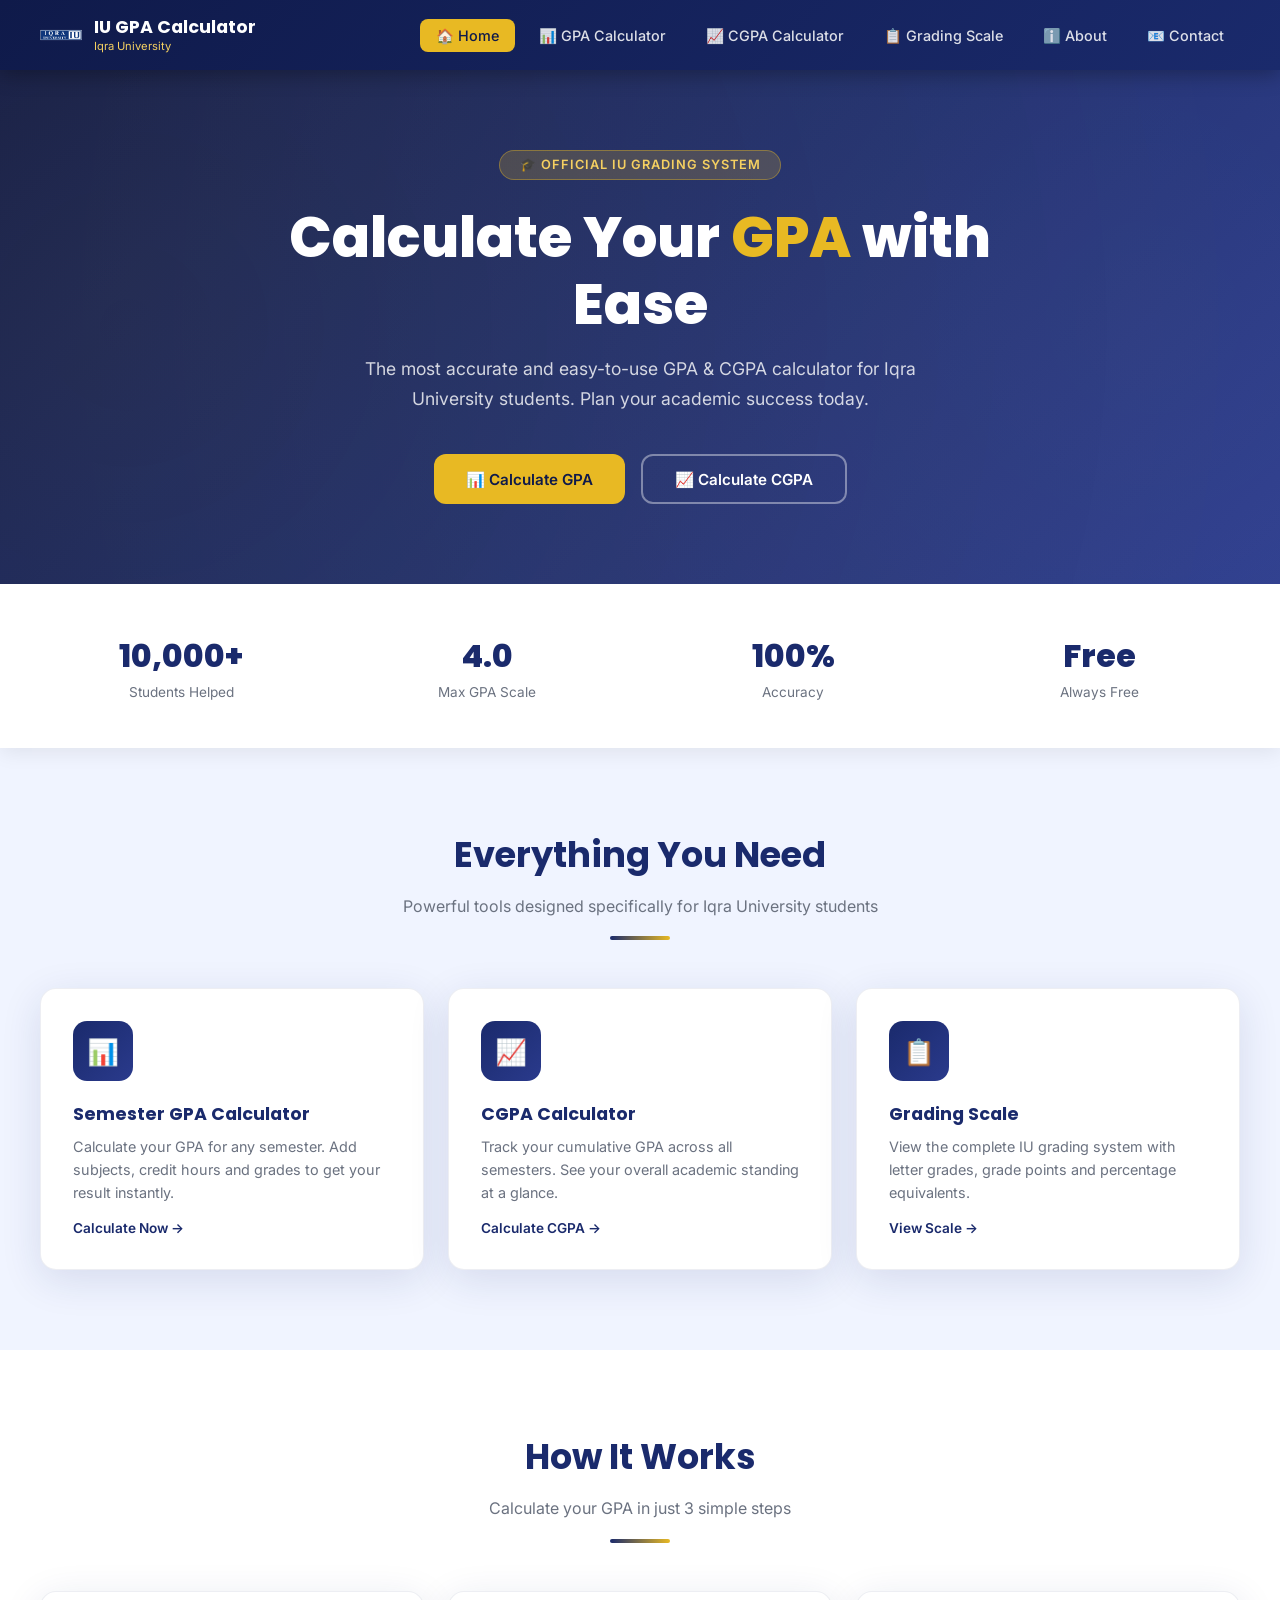
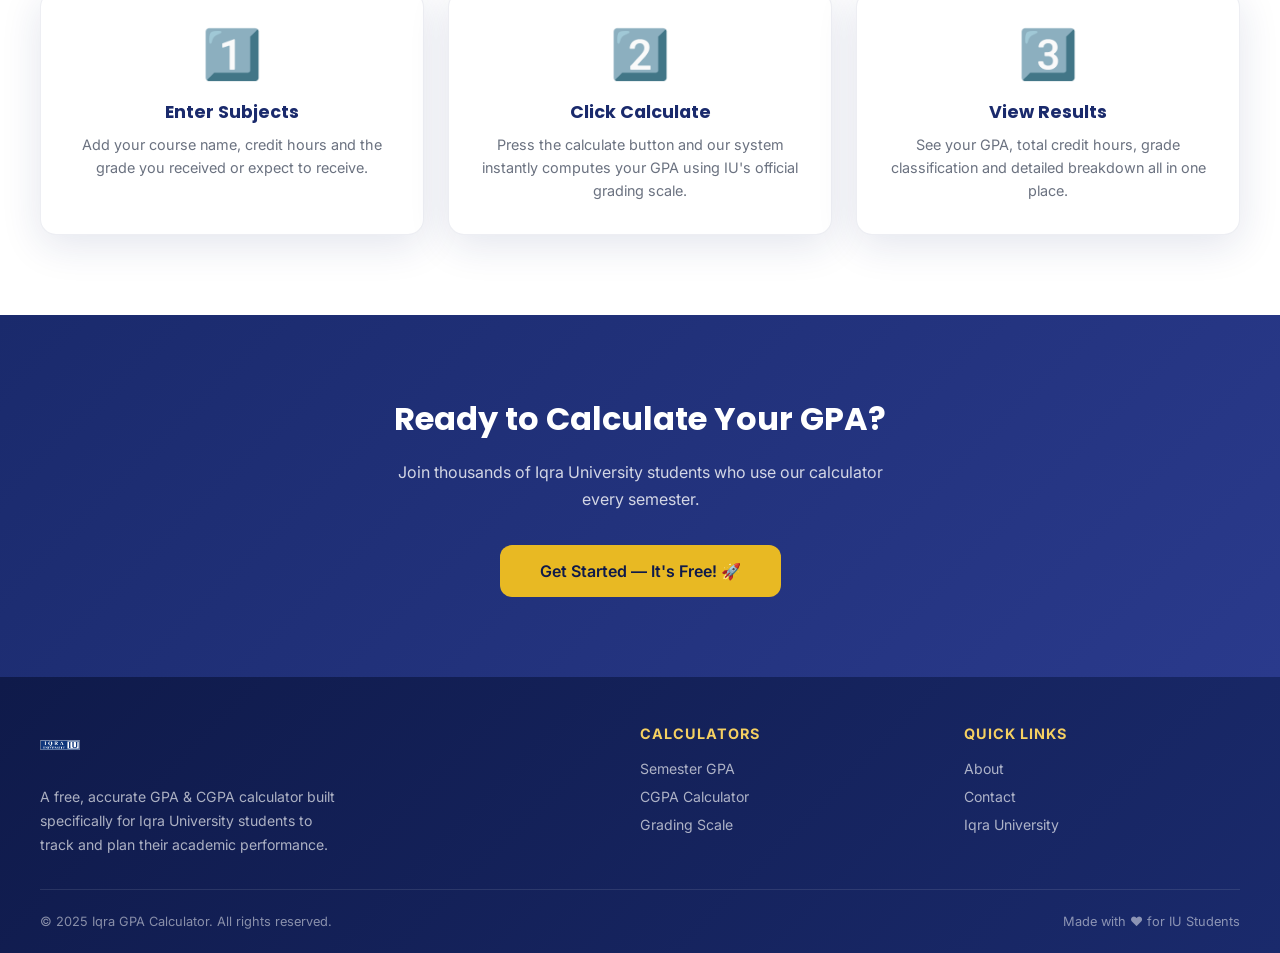
==== index.html @ 35f3a0f4 "Initial commit: Iqra GPA Calculator - Full multi-page website" ====
<!DOCTYPE html>
<html lang="en">
<head>
  <meta charset="UTF-8"/>
  <meta name="viewport" content="width=device-width, initial-scale=1.0"/>
  <title>Iqra GPA Calculator - Home</title>
  <meta name="description" content="Calculate your GPA & CGPA for Iqra University easily. Free, fast and accurate GPA calculator for IU students."/>
  <link rel="stylesheet" href="css/style.css"/>
  <link rel="icon" href="Iqra-University-Logo.png"/>
</head>
<body>

<!-- NAVBAR -->
<nav class="navbar">
  <div class="nav-container">
    <a href="index.html" class="nav-logo">
      <img src="Iqra-University-Logo.png" alt="Iqra University"/>
      <div class="nav-logo-text">
        <div class="title">IU GPA Calculator</div>
        <div class="sub">Iqra University</div>
      </div>
    </a>
    <ul class="nav-links" id="navLinks">
      <li><a href="index.html" class="active">🏠 Home</a></li>
      <li><a href="gpa-calculator.html">📊 GPA Calculator</a></li>
      <li><a href="cgpa-calculator.html">📈 CGPA Calculator</a></li>
      <li><a href="grading.html">📋 Grading Scale</a></li>
      <li><a href="about.html">ℹ️ About</a></li>
      <li><a href="contact.html">📧 Contact</a></li>
    </ul>
    <div class="hamburger" id="hamburger" onclick="toggleMenu()">
      <span></span><span></span><span></span>
    </div>
  </div>
</nav>

<!-- HERO -->
<section class="hero">
  <div class="hero-content">
    <div class="hero-badge">🎓 Official IU Grading System</div>
    <h1>Calculate Your <span>GPA</span> with Ease</h1>
    <p>The most accurate and easy-to-use GPA & CGPA calculator for Iqra University students. Plan your academic success today.</p>
    <div class="hero-btns">
      <a href="gpa-calculator.html" class="btn btn-primary">📊 Calculate GPA</a>
      <a href="cgpa-calculator.html" class="btn btn-outline">📈 Calculate CGPA</a>
    </div>
  </div>
</section>

<!-- STATS -->
<section class="stats-bar">
  <div class="stats-container">
    <div class="stat-item fade-in">
      <div class="stat-number">10,000+</div>
      <div class="stat-label">Students Helped</div>
    </div>
    <div class="stat-item fade-in">
      <div class="stat-number">4.0</div>
      <div class="stat-label">Max GPA Scale</div>
    </div>
    <div class="stat-item fade-in">
      <div class="stat-number">100%</div>
      <div class="stat-label">Accuracy</div>
    </div>
    <div class="stat-item fade-in">
      <div class="stat-number">Free</div>
      <div class="stat-label">Always Free</div>
    </div>
  </div>
</section>

<!-- FEATURES -->
<section class="section">
  <div class="container">
    <div class="section-header fade-in">
      <h2>Everything You Need</h2>
      <p>Powerful tools designed specifically for Iqra University students</p>
      <div class="divider"></div>
    </div>
    <div class="cards-grid">
      <a href="gpa-calculator.html" class="card fade-in">
        <div class="card-icon">📊</div>
        <h3>Semester GPA Calculator</h3>
        <p>Calculate your GPA for any semester. Add subjects, credit hours and grades to get your result instantly.</p>
        <div class="card-arrow">Calculate Now →</div>
      </a>
      <a href="cgpa-calculator.html" class="card fade-in">
        <div class="card-icon">📈</div>
        <h3>CGPA Calculator</h3>
        <p>Track your cumulative GPA across all semesters. See your overall academic standing at a glance.</p>
        <div class="card-arrow">Calculate CGPA →</div>
      </a>
      <a href="grading.html" class="card fade-in">
        <div class="card-icon">📋</div>
        <h3>Grading Scale</h3>
        <p>View the complete IU grading system with letter grades, grade points and percentage equivalents.</p>
        <div class="card-arrow">View Scale →</div>
      </a>
    </div>
  </div>
</section>

<!-- HOW IT WORKS -->
<section class="section section-alt">
  <div class="container">
    <div class="section-header fade-in">
      <h2>How It Works</h2>
      <p>Calculate your GPA in just 3 simple steps</p>
      <div class="divider"></div>
    </div>
    <div class="cards-grid" style="grid-template-columns: repeat(3,1fr)">
      <div class="card fade-in" style="text-align:center">
        <div style="font-size:3rem; margin-bottom:1rem;">1️⃣</div>
        <h3>Enter Subjects</h3>
        <p>Add your course name, credit hours and the grade you received or expect to receive.</p>
      </div>
      <div class="card fade-in" style="text-align:center">
        <div style="font-size:3rem; margin-bottom:1rem;">2️⃣</div>
        <h3>Click Calculate</h3>
        <p>Press the calculate button and our system instantly computes your GPA using IU's official grading scale.</p>
      </div>
      <div class="card fade-in" style="text-align:center">
        <div style="font-size:3rem; margin-bottom:1rem;">3️⃣</div>
        <h3>View Results</h3>
        <p>See your GPA, total credit hours, grade classification and detailed breakdown all in one place.</p>
      </div>
    </div>
  </div>
</section>

<!-- CTA -->
<section class="section" style="text-align:center; background: linear-gradient(135deg,#1a2a6c,#2a3a8c); color:white;">
  <div class="container fade-in">
    <h2 style="font-family:'Poppins',sans-serif; font-size:2rem; font-weight:700; margin-bottom:1rem;">Ready to Calculate Your GPA?</h2>
    <p style="color:rgba(255,255,255,0.8); max-width:500px; margin:0 auto 2rem; line-height:1.7;">Join thousands of Iqra University students who use our calculator every semester.</p>
    <a href="gpa-calculator.html" class="btn btn-primary" style="font-size:1rem; padding:1rem 2.5rem;">Get Started — It's Free! 🚀</a>
  </div>
</section>

<!-- FOOTER -->
<footer>
  <div class="footer-grid">
    <div class="footer-brand">
      <img src="Iqra-University-Logo.png" alt="Iqra University"/>
      <p>A free, accurate GPA & CGPA calculator built specifically for Iqra University students to track and plan their academic performance.</p>
    </div>
    <div class="footer-col">
      <h4>Calculators</h4>
      <ul class="footer-links">
        <li><a href="gpa-calculator.html">Semester GPA</a></li>
        <li><a href="cgpa-calculator.html">CGPA Calculator</a></li>
        <li><a href="grading.html">Grading Scale</a></li>
      </ul>
    </div>
    <div class="footer-col">
      <h4>Quick Links</h4>
      <ul class="footer-links">
        <li><a href="about.html">About</a></li>
        <li><a href="contact.html">Contact</a></li>
        <li><a href="https://iqra.edu.pk" target="_blank">Iqra University</a></li>
      </ul>
    </div>
  </div>
  <div class="footer-bottom">
    <span>© 2025 Iqra GPA Calculator. All rights reserved.</span>
    <span>Made with ❤️ for IU Students</span>
  </div>
</footer>

<script src="js/main.js"></script>
</body>
</html>
---- css/style.css ----
@import url('https://fonts.googleapis.com/css2?family=Inter:wght@300;400;500;600;700;800&family=Poppins:wght@400;500;600;700;800&display=swap');

:root {
  --navy: #1a2a6c;
  --navy-dark: #0f1a4a;
  --navy-light: #2a3a8c;
  --accent: #e8b923;
  --accent-light: #f5d061;
  --white: #ffffff;
  --light-bg: #f0f4ff;
  --gray: #6b7280;
  --light-gray: #e5e7eb;
  --success: #10b981;
  --warning: #f59e0b;
  --danger: #ef4444;
  --card-shadow: 0 10px 40px rgba(26, 42, 108, 0.12);
  --transition: all 0.3s ease;
}

* { margin: 0; padding: 0; box-sizing: border-box; }

body {
  font-family: 'Inter', sans-serif;
  background: var(--light-bg);
  color: #1f2937;
  min-height: 100vh;
}

/* ===== NAVBAR ===== */
.navbar {
  background: linear-gradient(135deg, var(--navy-dark) 0%, var(--navy) 100%);
  padding: 0 2rem;
  position: sticky;
  top: 0;
  z-index: 1000;
  box-shadow: 0 4px 20px rgba(0,0,0,0.3);
}
.nav-container {
  max-width: 1200px;
  margin: 0 auto;
  display: flex;
  align-items: center;
  justify-content: space-between;
  height: 70px;
}
.nav-logo {
  display: flex;
  align-items: center;
  gap: 12px;
  text-decoration: none;
}
.nav-logo img { height: 42px; border-radius: 4px; }
.nav-logo-text { color: var(--white); }
.nav-logo-text .title { font-family: 'Poppins', sans-serif; font-size: 1.1rem; font-weight: 700; line-height: 1.2; }
.nav-logo-text .sub { font-size: 0.7rem; color: var(--accent-light); font-weight: 400; }

.nav-links { display: flex; align-items: center; gap: 0.5rem; list-style: none; }
.nav-links a {
  color: rgba(255,255,255,0.85);
  text-decoration: none;
  padding: 0.5rem 1rem;
  border-radius: 8px;
  font-size: 0.9rem;
  font-weight: 500;
  transition: var(--transition);
}
.nav-links a:hover, .nav-links a.active {
  color: var(--white);
  background: rgba(255,255,255,0.15);
}
.nav-links a.active { background: var(--accent); color: var(--navy-dark); }

.hamburger { display: none; flex-direction: column; gap: 5px; cursor: pointer; padding: 5px; }
.hamburger span { width: 25px; height: 2px; background: white; border-radius: 2px; transition: var(--transition); }

/* ===== HERO ===== */
.hero {
  background: linear-gradient(135deg, var(--navy-dark) 0%, var(--navy) 50%, var(--navy-light) 100%);
  color: white;
  padding: 5rem 2rem;
  text-align: center;
  position: relative;
  overflow: hidden;
}
.hero::before {
  content: '';
  position: absolute;
  top: -50%;
  left: -50%;
  width: 200%;
  height: 200%;
  background: radial-gradient(circle at 30% 50%, rgba(232,185,35,0.08) 0%, transparent 60%),
              radial-gradient(circle at 70% 50%, rgba(255,255,255,0.05) 0%, transparent 60%);
  animation: heroGlow 8s ease-in-out infinite alternate;
}
@keyframes heroGlow { from { transform: scale(1); } to { transform: scale(1.1); } }

.hero-content { position: relative; z-index: 1; max-width: 800px; margin: 0 auto; }
.hero-badge {
  display: inline-block;
  background: rgba(232,185,35,0.2);
  border: 1px solid rgba(232,185,35,0.4);
  color: var(--accent-light);
  padding: 0.4rem 1.2rem;
  border-radius: 50px;
  font-size: 0.8rem;
  font-weight: 600;
  letter-spacing: 1px;
  text-transform: uppercase;
  margin-bottom: 1.5rem;
}
.hero h1 {
  font-family: 'Poppins', sans-serif;
  font-size: clamp(2rem, 5vw, 3.5rem);
  font-weight: 800;
  line-height: 1.2;
  margin-bottom: 1rem;
}
.hero h1 span { color: var(--accent); }
.hero p { font-size: 1.1rem; color: rgba(255,255,255,0.8); max-width: 600px; margin: 0 auto 2.5rem; line-height: 1.7; }
.hero-btns { display: flex; gap: 1rem; justify-content: center; flex-wrap: wrap; }
.btn {
  display: inline-flex;
  align-items: center;
  gap: 0.5rem;
  padding: 0.85rem 2rem;
  border-radius: 12px;
  font-size: 0.95rem;
  font-weight: 600;
  text-decoration: none;
  cursor: pointer;
  border: none;
  transition: var(--transition);
}
.btn-primary { background: var(--accent); color: var(--navy-dark); }
.btn-primary:hover { background: var(--accent-light); transform: translateY(-2px); box-shadow: 0 8px 25px rgba(232,185,35,0.4); }
.btn-outline { background: transparent; color: white; border: 2px solid rgba(255,255,255,0.4); }
.btn-outline:hover { background: rgba(255,255,255,0.1); border-color: white; transform: translateY(-2px); }

/* ===== STATS BAR ===== */
.stats-bar {
  background: white;
  padding: 2rem;
  box-shadow: 0 4px 20px rgba(0,0,0,0.08);
}
.stats-container {
  max-width: 1200px;
  margin: 0 auto;
  display: grid;
  grid-template-columns: repeat(4, 1fr);
  gap: 1.5rem;
  text-align: center;
}
.stat-item { padding: 1rem; }
.stat-number { font-family: 'Poppins', sans-serif; font-size: 2rem; font-weight: 800; color: var(--navy); }
.stat-label { font-size: 0.85rem; color: var(--gray); margin-top: 0.25rem; }

/* ===== SECTION ===== */
.section { padding: 5rem 2rem; }
.section-alt { background: white; }
.container { max-width: 1200px; margin: 0 auto; }
.section-header { text-align: center; margin-bottom: 3rem; }
.section-header h2 {
  font-family: 'Poppins', sans-serif;
  font-size: clamp(1.6rem, 3vw, 2.2rem);
  font-weight: 700;
  color: var(--navy);
  margin-bottom: 0.75rem;
}
.section-header p { color: var(--gray); font-size: 1rem; max-width: 550px; margin: 0 auto; line-height: 1.7; }
.divider { width: 60px; height: 4px; background: linear-gradient(90deg, var(--navy), var(--accent)); border-radius: 2px; margin: 1rem auto 0; }

/* ===== CARDS ===== */
.cards-grid { display: grid; grid-template-columns: repeat(auto-fit, minmax(280px, 1fr)); gap: 1.5rem; }
.card {
  background: white;
  border-radius: 16px;
  padding: 2rem;
  box-shadow: var(--card-shadow);
  transition: var(--transition);
  border: 1px solid rgba(26,42,108,0.08);
  text-decoration: none;
  color: inherit;
  display: block;
}
.card:hover { transform: translateY(-6px); box-shadow: 0 20px 50px rgba(26,42,108,0.18); }
.card-icon {
  width: 60px;
  height: 60px;
  border-radius: 14px;
  background: linear-gradient(135deg, var(--navy), var(--navy-light));
  display: flex;
  align-items: center;
  justify-content: center;
  font-size: 1.6rem;
  margin-bottom: 1.25rem;
}
.card h3 { font-family: 'Poppins', sans-serif; font-size: 1.1rem; font-weight: 700; color: var(--navy); margin-bottom: 0.5rem; }
.card p { color: var(--gray); font-size: 0.9rem; line-height: 1.6; }
.card-arrow { display: inline-flex; align-items: center; gap: 0.4rem; color: var(--navy); font-size: 0.85rem; font-weight: 600; margin-top: 1rem; }

/* ===== CALCULATOR ===== */
.calc-wrapper { max-width: 900px; margin: 0 auto; }
.calc-card {
  background: white;
  border-radius: 20px;
  overflow: hidden;
  box-shadow: 0 20px 60px rgba(26,42,108,0.15);
}
.calc-header {
  background: linear-gradient(135deg, var(--navy-dark), var(--navy));
  padding: 2rem;
  color: white;
  display: flex;
  align-items: center;
  gap: 1rem;
}
.calc-header-icon { font-size: 2rem; }
.calc-header h2 { font-family: 'Poppins', sans-serif; font-size: 1.4rem; font-weight: 700; }
.calc-header p { font-size: 0.85rem; color: rgba(255,255,255,0.75); margin-top: 0.2rem; }
.calc-body { padding: 2rem; }

.grading-info {
  background: var(--light-bg);
  border-radius: 12px;
  padding: 1.25rem;
  margin-bottom: 1.5rem;
  border-left: 4px solid var(--navy);
}
.grading-info h4 { font-size: 0.85rem; font-weight: 700; color: var(--navy); margin-bottom: 0.75rem; text-transform: uppercase; letter-spacing: 0.5px; }
.grade-scale {
  display: flex;
  flex-wrap: wrap;
  gap: 0.5rem;
}
.grade-pill {
  background: white;
  border: 1px solid var(--light-gray);
  border-radius: 8px;
  padding: 0.3rem 0.6rem;
  font-size: 0.78rem;
  color: var(--gray);
}
.grade-pill strong { color: var(--navy); }

.subjects-table { width: 100%; border-collapse: collapse; margin-bottom: 1rem; }
.subjects-table th {
  background: var(--light-bg);
  padding: 0.75rem 1rem;
  text-align: left;
  font-size: 0.8rem;
  font-weight: 700;
  color: var(--navy);
  text-transform: uppercase;
  letter-spacing: 0.5px;
  border-radius: 0;
}
.subjects-table th:first-child { border-radius: 8px 0 0 8px; }
.subjects-table th:last-child { border-radius: 0 8px 8px 0; }
.subjects-table td { padding: 0.6rem 0.5rem; border-bottom: 1px solid var(--light-gray); }
.subjects-table tr:last-child td { border-bottom: none; }

.table-input, .table-select {
  width: 100%;
  padding: 0.55rem 0.75rem;
  border: 1.5px solid var(--light-gray);
  border-radius: 8px;
  font-size: 0.9rem;
  font-family: 'Inter', sans-serif;
  color: #1f2937;
  background: white;
  transition: var(--transition);
  outline: none;
}
.table-input:focus, .table-select:focus { border-color: var(--navy); box-shadow: 0 0 0 3px rgba(26,42,108,0.1); }

.btn-remove {
  background: none;
  border: none;
  cursor: pointer;
  color: var(--danger);
  font-size: 1.2rem;
  padding: 0.3rem;
  border-radius: 6px;
  transition: var(--transition);
}
.btn-remove:hover { background: rgba(239,68,68,0.1); }

.calc-actions { display: flex; gap: 1rem; flex-wrap: wrap; margin: 1.5rem 0; }
.btn-navy { background: var(--navy); color: white; border: none; }
.btn-navy:hover { background: var(--navy-light); transform: translateY(-2px); }
.btn-accent { background: var(--accent); color: var(--navy-dark); border: none; }
.btn-accent:hover { background: var(--accent-light); transform: translateY(-2px); box-shadow: 0 8px 25px rgba(232,185,35,0.4); }
.btn-ghost { background: transparent; color: var(--gray); border: 1.5px solid var(--light-gray); }
.btn-ghost:hover { background: var(--light-bg); color: var(--navy); border-color: var(--navy); }

/* RESULT */
.result-box {
  background: linear-gradient(135deg, var(--navy-dark), var(--navy));
  border-radius: 16px;
  padding: 2rem;
  color: white;
  text-align: center;
  display: none;
  animation: fadeInUp 0.5s ease;
}
.result-box.show { display: block; }
@keyframes fadeInUp { from { opacity: 0; transform: translateY(20px); } to { opacity: 1; transform: translateY(0); } }
.result-gpa { font-family: 'Poppins', sans-serif; font-size: 3.5rem; font-weight: 800; color: var(--accent); line-height: 1; }
.result-label { font-size: 0.9rem; color: rgba(255,255,255,0.75); margin-top: 0.5rem; }
.result-grade { font-size: 1.1rem; font-weight: 600; color: var(--accent-light); margin-top: 0.5rem; }
.result-stats { display: flex; justify-content: center; gap: 2rem; margin-top: 1.5rem; flex-wrap: wrap; }
.result-stat span { display: block; font-size: 0.8rem; color: rgba(255,255,255,0.6); }
.result-stat strong { font-family: 'Poppins', sans-serif; font-size: 1.2rem; color: white; }

/* ===== GRADING TABLE ===== */
.grading-table { width: 100%; border-collapse: collapse; border-radius: 12px; overflow: hidden; }
.grading-table thead { background: linear-gradient(135deg, var(--navy-dark), var(--navy)); color: white; }
.grading-table th { padding: 1rem; text-align: left; font-size: 0.85rem; font-weight: 600; }
.grading-table td { padding: 0.85rem 1rem; font-size: 0.9rem; border-bottom: 1px solid var(--light-gray); }
.grading-table tr:nth-child(even) { background: var(--light-bg); }
.grading-table tr:hover { background: rgba(26,42,108,0.05); }
.grade-badge {
  display: inline-block;
  padding: 0.25rem 0.75rem;
  border-radius: 20px;
  font-size: 0.8rem;
  font-weight: 700;
  background: var(--navy);
  color: white;
}

/* ===== PAGE HERO ===== */
.page-hero {
  background: linear-gradient(135deg, var(--navy-dark), var(--navy));
  color: white;
  padding: 3rem 2rem;
  text-align: center;
}
.page-hero h1 { font-family: 'Poppins', sans-serif; font-size: clamp(1.8rem, 4vw, 2.5rem); font-weight: 700; margin-bottom: 0.5rem; }
.page-hero p { color: rgba(255,255,255,0.8); font-size: 1rem; }
.breadcrumb { font-size: 0.82rem; color: rgba(255,255,255,0.6); margin-bottom: 0.75rem; }
.breadcrumb a { color: var(--accent-light); text-decoration: none; }

/* ===== ABOUT ===== */
.about-grid { display: grid; grid-template-columns: 1fr 1fr; gap: 4rem; align-items: center; }
.about-img-wrap {
  background: linear-gradient(135deg, var(--navy-dark), var(--navy));
  border-radius: 20px;
  padding: 3rem;
  text-align: center;
  color: white;
}
.about-img-wrap img { width: 80%; border-radius: 10px; }
.about-content h2 { font-family: 'Poppins', sans-serif; font-size: 2rem; font-weight: 700; color: var(--navy); margin-bottom: 1rem; }
.about-content p { color: var(--gray); line-height: 1.8; margin-bottom: 1rem; }
.feature-list { list-style: none; margin-top: 1.5rem; }
.feature-list li {
  display: flex;
  align-items: flex-start;
  gap: 0.75rem;
  padding: 0.75rem 0;
  border-bottom: 1px solid var(--light-gray);
  font-size: 0.95rem;
  color: var(--gray);
}
.feature-list li:last-child { border-bottom: none; }
.feature-list li .icon { font-size: 1.2rem; flex-shrink: 0; margin-top: 1px; }

/* ===== CONTACT ===== */
.contact-grid { display: grid; grid-template-columns: 1fr 1.5fr; gap: 2rem; }
.contact-info { display: flex; flex-direction: column; gap: 1.25rem; }
.contact-card {
  background: linear-gradient(135deg, var(--navy-dark), var(--navy));
  color: white;
  border-radius: 16px;
  padding: 1.5rem;
  display: flex;
  align-items: flex-start;
  gap: 1rem;
}
.contact-icon { font-size: 1.5rem; flex-shrink: 0; }
.contact-card h4 { font-size: 0.85rem; color: var(--accent-light); font-weight: 600; text-transform: uppercase; letter-spacing: 0.5px; }
.contact-card p { font-size: 0.9rem; color: rgba(255,255,255,0.85); margin-top: 0.25rem; line-height: 1.5; }

.contact-form { background: white; border-radius: 20px; padding: 2rem; box-shadow: var(--card-shadow); }
.contact-form h3 { font-family: 'Poppins', sans-serif; font-size: 1.3rem; font-weight: 700; color: var(--navy); margin-bottom: 1.5rem; }
.form-group { margin-bottom: 1.25rem; }
.form-group label { display: block; font-size: 0.85rem; font-weight: 600; color: var(--navy); margin-bottom: 0.4rem; }
.form-control {
  width: 100%;
  padding: 0.75rem 1rem;
  border: 1.5px solid var(--light-gray);
  border-radius: 10px;
  font-size: 0.9rem;
  font-family: 'Inter', sans-serif;
  color: #1f2937;
  outline: none;
  transition: var(--transition);
  background: var(--light-bg);
}
.form-control:focus { border-color: var(--navy); background: white; box-shadow: 0 0 0 3px rgba(26,42,108,0.1); }
.form-row { display: grid; grid-template-columns: 1fr 1fr; gap: 1rem; }
textarea.form-control { resize: vertical; min-height: 120px; }

/* ===== FOOTER ===== */
footer {
  background: linear-gradient(135deg, var(--navy-dark) 0%, var(--navy) 100%);
  color: white;
  padding: 3rem 2rem 1.5rem;
}
.footer-grid {
  max-width: 1200px;
  margin: 0 auto;
  display: grid;
  grid-template-columns: 2fr 1fr 1fr;
  gap: 3rem;
  padding-bottom: 2rem;
  border-bottom: 1px solid rgba(255,255,255,0.1);
}
.footer-brand img { height: 40px; border-radius: 4px; margin-bottom: 1rem; }
.footer-brand p { color: rgba(255,255,255,0.65); font-size: 0.88rem; line-height: 1.7; max-width: 300px; }
.footer-col h4 { font-weight: 700; font-size: 0.9rem; text-transform: uppercase; letter-spacing: 1px; color: var(--accent-light); margin-bottom: 1rem; }
.footer-links { list-style: none; display: flex; flex-direction: column; gap: 0.5rem; }
.footer-links a { color: rgba(255,255,255,0.65); text-decoration: none; font-size: 0.88rem; transition: var(--transition); }
.footer-links a:hover { color: white; padding-left: 4px; }
.footer-bottom {
  max-width: 1200px;
  margin: 1.5rem auto 0;
  display: flex;
  justify-content: space-between;
  align-items: center;
  font-size: 0.8rem;
  color: rgba(255,255,255,0.5);
  flex-wrap: wrap;
  gap: 0.5rem;
}
.footer-bottom a { color: var(--accent-light); text-decoration: none; }

/* ===== MOBILE MENU ===== */
@media (max-width: 768px) {
  .hamburger { display: flex; }
  .nav-links {
    display: none;
    position: absolute;
    top: 70px;
    left: 0;
    right: 0;
    background: var(--navy-dark);
    flex-direction: column;
    padding: 1rem;
    gap: 0.25rem;
    border-top: 1px solid rgba(255,255,255,0.1);
  }
  .nav-links.open { display: flex; }
  .nav-links a { padding: 0.75rem 1rem; border-radius: 8px; }
  .stats-container { grid-template-columns: repeat(2, 1fr); }
  .about-grid, .contact-grid { grid-template-columns: 1fr; }
  .footer-grid { grid-template-columns: 1fr; gap: 2rem; }
  .form-row { grid-template-columns: 1fr; }
  .calc-actions { flex-direction: column; }
  .result-stats { gap: 1rem; }
  .subjects-table { font-size: 0.82rem; }
  .hero { padding: 3rem 1.5rem; }
  .page-hero { padding: 2rem 1.5rem; }
}

/* ===== ANIMATIONS ===== */
.fade-in {
  opacity: 0;
  transform: translateY(30px);
  transition: opacity 0.6s ease, transform 0.6s ease;
}
.fade-in.visible { opacity: 1; transform: translateY(0); }

/* ===== CGPA TABLE ===== */
.semester-row { background: white; border-radius: 12px; padding: 1.25rem; margin-bottom: 1rem; border: 1.5px solid var(--light-gray); transition: var(--transition); }
.semester-row:hover { border-color: var(--navy); box-shadow: 0 4px 15px rgba(26,42,108,0.1); }
.semester-header { display: flex; align-items: center; justify-content: space-between; margin-bottom: 0.75rem; }
.semester-header h4 { font-size: 0.9rem; font-weight: 700; color: var(--navy); }
.semester-inputs { display: grid; grid-template-columns: 1fr 1fr; gap: 1rem; }
.input-group label { display: block; font-size: 0.78rem; font-weight: 600; color: var(--gray); margin-bottom: 0.3rem; text-transform: uppercase; letter-spacing: 0.3px; }
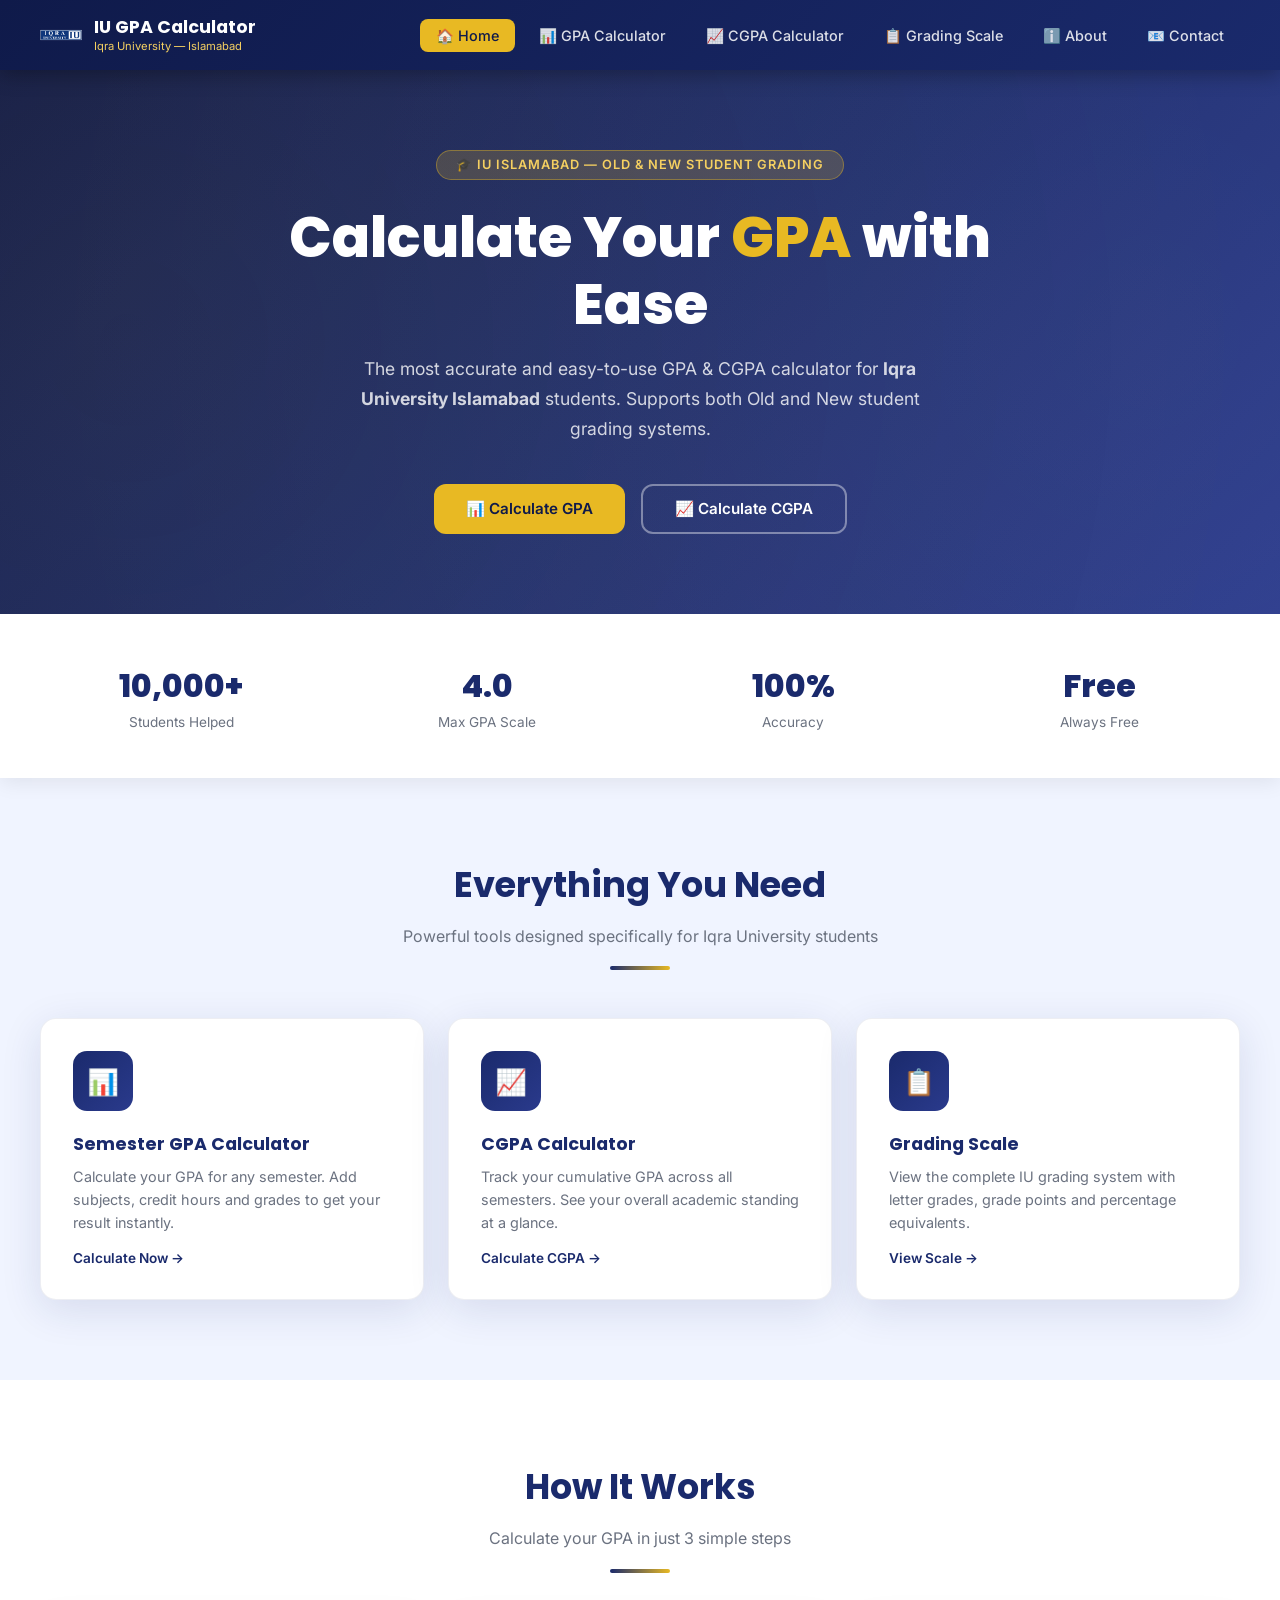
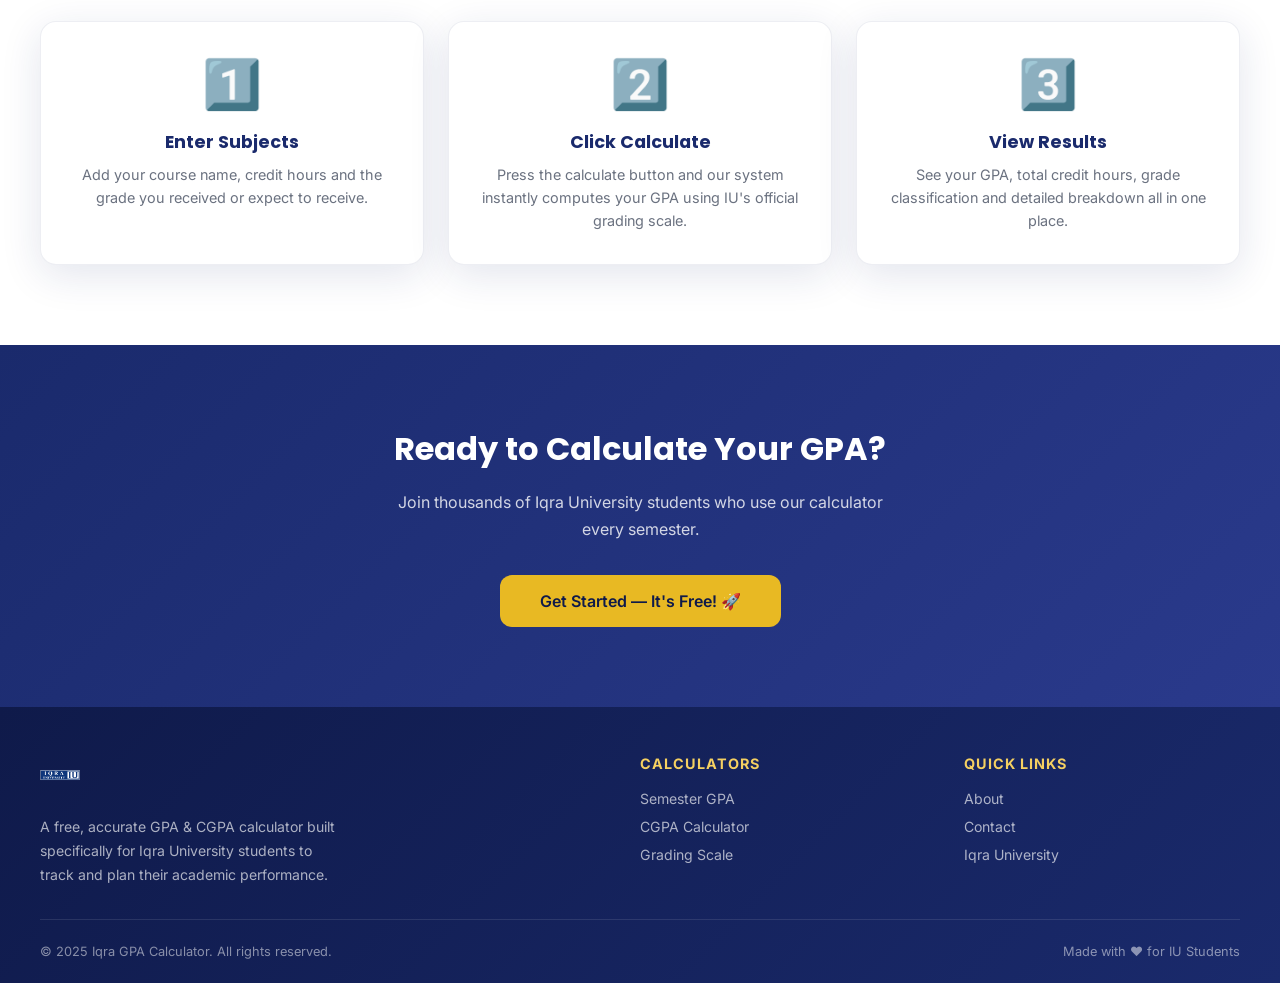
==== commit 582da347: "Fix: Islamabad campus, correct Old/New student grading systems, fix all pages" ====
--- a/index.html
+++ b/index.html
@@ -17,7 +17,7 @@
       <img src="Iqra-University-Logo.png" alt="Iqra University"/>
       <div class="nav-logo-text">
         <div class="title">IU GPA Calculator</div>
-        <div class="sub">Iqra University</div>
+        <div class="sub">Iqra University — Islamabad</div>
       </div>
     </a>
     <ul class="nav-links" id="navLinks">
@@ -37,9 +37,9 @@
 <!-- HERO -->
 <section class="hero">
   <div class="hero-content">
-    <div class="hero-badge">🎓 Official IU Grading System</div>
+    <div class="hero-badge">🎓 IU Islamabad — Old & New Student Grading</div>
     <h1>Calculate Your <span>GPA</span> with Ease</h1>
-    <p>The most accurate and easy-to-use GPA & CGPA calculator for Iqra University students. Plan your academic success today.</p>
+    <p>The most accurate and easy-to-use GPA & CGPA calculator for <strong>Iqra University Islamabad</strong> students. Supports both Old and New student grading systems.</p>
     <div class="hero-btns">
       <a href="gpa-calculator.html" class="btn btn-primary">📊 Calculate GPA</a>
       <a href="cgpa-calculator.html" class="btn btn-outline">📈 Calculate CGPA</a>
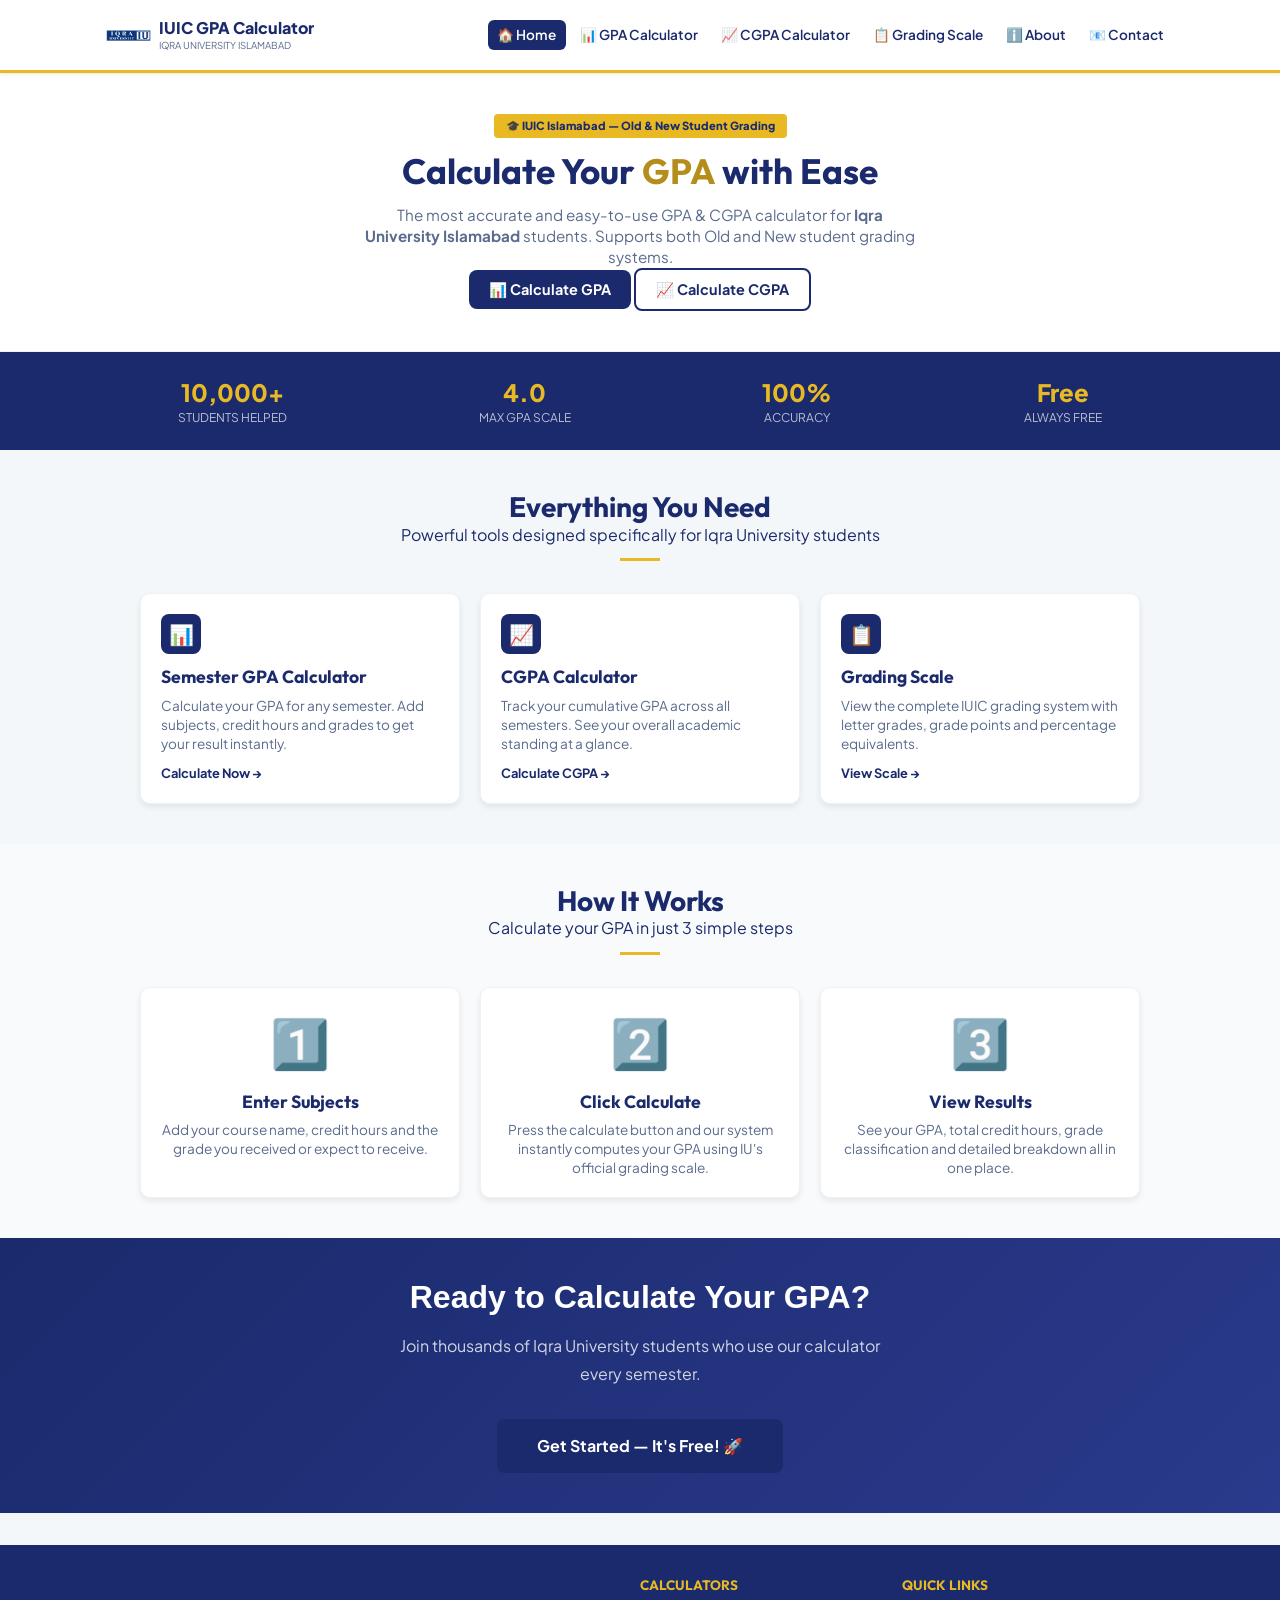
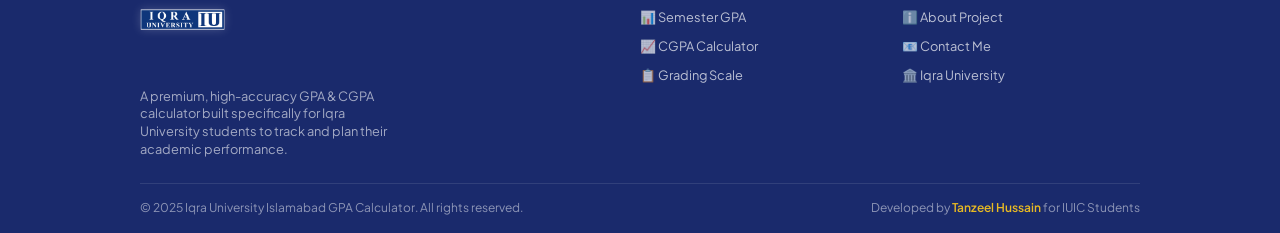
==== commit c6db92fb: "Complete UI overhaul, IUIC branding, Summer logic, and PDF enhancements" ====
--- a/index.html
+++ b/index.html
@@ -16,8 +16,8 @@
     <a href="index.html" class="nav-logo">
       <img src="Iqra-University-Logo.png" alt="Iqra University"/>
       <div class="nav-logo-text">
-        <div class="title">IU GPA Calculator</div>
-        <div class="sub">Iqra University — Islamabad</div>
+        <div class="title">IUIC GPA Calculator</div>
+        <div class="sub">Iqra University Islamabad</div>
       </div>
     </a>
     <ul class="nav-links" id="navLinks">
@@ -37,7 +37,7 @@
 <!-- HERO -->
 <section class="hero">
   <div class="hero-content">
-    <div class="hero-badge">🎓 IU Islamabad — Old & New Student Grading</div>
+    <div class="hero-badge">🎓 IUIC Islamabad — Old & New Student Grading</div>
     <h1>Calculate Your <span>GPA</span> with Ease</h1>
     <p>The most accurate and easy-to-use GPA & CGPA calculator for <strong>Iqra University Islamabad</strong> students. Supports both Old and New student grading systems.</p>
     <div class="hero-btns">
@@ -93,7 +93,7 @@
       <a href="grading.html" class="card fade-in">
         <div class="card-icon">📋</div>
         <h3>Grading Scale</h3>
-        <p>View the complete IU grading system with letter grades, grade points and percentage equivalents.</p>
+        <p>View the complete IUIC grading system with letter grades, grade points and percentage equivalents.</p>
         <div class="card-arrow">View Scale →</div>
       </a>
     </div>
@@ -142,28 +142,28 @@
   <div class="footer-grid">
     <div class="footer-brand">
       <img src="Iqra-University-Logo.png" alt="Iqra University"/>
-      <p>A free, accurate GPA & CGPA calculator built specifically for Iqra University students to track and plan their academic performance.</p>
+      <p>A premium, high-accuracy GPA & CGPA calculator built specifically for Iqra University students to track and plan their academic performance.</p>
     </div>
     <div class="footer-col">
       <h4>Calculators</h4>
       <ul class="footer-links">
-        <li><a href="gpa-calculator.html">Semester GPA</a></li>
-        <li><a href="cgpa-calculator.html">CGPA Calculator</a></li>
-        <li><a href="grading.html">Grading Scale</a></li>
+        <li><a href="gpa-calculator.html">📊 Semester GPA</a></li>
+        <li><a href="cgpa-calculator.html">📈 CGPA Calculator</a></li>
+        <li><a href="grading.html">📋 Grading Scale</a></li>
       </ul>
     </div>
     <div class="footer-col">
       <h4>Quick Links</h4>
       <ul class="footer-links">
-        <li><a href="about.html">About</a></li>
-        <li><a href="contact.html">Contact</a></li>
-        <li><a href="https://iqra.edu.pk" target="_blank">Iqra University</a></li>
+        <li><a href="about.html">ℹ️ About Project</a></li>
+        <li><a href="contact.html">📧 Contact Me</a></li>
+        <li><a href="https://iuisl.iqra.edu.pk/" target="_blank">🏛️ Iqra University</a></li>
       </ul>
     </div>
   </div>
   <div class="footer-bottom">
-    <span>© 2025 Iqra GPA Calculator. All rights reserved.</span>
-    <span>Made with ❤️ for IU Students</span>
+    <span>© 2025 Iqra University Islamabad GPA Calculator. All rights reserved.</span>
+    <span>Developed by <a href="https://github.com/Tanzeel0Hussain" target="_blank">Tanzeel Hussain</a> for IUIC Students</span>
   </div>
 </footer>
 
--- a/css/style.css
+++ b/css/style.css
@@ -1,482 +1,237 @@
-@import url('https://fonts.googleapis.com/css2?family=Inter:wght@300;400;500;600;700;800&family=Poppins:wght@400;500;600;700;800&display=swap');
-
-:root {
-  --navy: #1a2a6c;
-  --navy-dark: #0f1a4a;
-  --navy-light: #2a3a8c;
-  --accent: #e8b923;
-  --accent-light: #f5d061;
-  --white: #ffffff;
-  --light-bg: #f0f4ff;
-  --gray: #6b7280;
-  --light-gray: #e5e7eb;
-  --success: #10b981;
-  --warning: #f59e0b;
-  --danger: #ef4444;
-  --card-shadow: 0 10px 40px rgba(26, 42, 108, 0.12);
-  --transition: all 0.3s ease;
-}
-
-* { margin: 0; padding: 0; box-sizing: border-box; }
-
-body {
-  font-family: 'Inter', sans-serif;
-  background: var(--light-bg);
-  color: #1f2937;
-  min-height: 100vh;
-}
-
-/* ===== NAVBAR ===== */
-.navbar {
-  background: linear-gradient(135deg, var(--navy-dark) 0%, var(--navy) 100%);
-  padding: 0 2rem;
-  position: sticky;
-  top: 0;
-  z-index: 1000;
-  box-shadow: 0 4px 20px rgba(0,0,0,0.3);
-}
-.nav-container {
-  max-width: 1200px;
-  margin: 0 auto;
-  display: flex;
-  align-items: center;
-  justify-content: space-between;
-  height: 70px;
-}
-.nav-logo {
-  display: flex;
-  align-items: center;
-  gap: 12px;
-  text-decoration: none;
-}
-.nav-logo img { height: 42px; border-radius: 4px; }
-.nav-logo-text { color: var(--white); }
-.nav-logo-text .title { font-family: 'Poppins', sans-serif; font-size: 1.1rem; font-weight: 700; line-height: 1.2; }
-.nav-logo-text .sub { font-size: 0.7rem; color: var(--accent-light); font-weight: 400; }
-
-.nav-links { display: flex; align-items: center; gap: 0.5rem; list-style: none; }
-.nav-links a {
-  color: rgba(255,255,255,0.85);
-  text-decoration: none;
-  padding: 0.5rem 1rem;
-  border-radius: 8px;
-  font-size: 0.9rem;
-  font-weight: 500;
-  transition: var(--transition);
-}
-.nav-links a:hover, .nav-links a.active {
-  color: var(--white);
-  background: rgba(255,255,255,0.15);
-}
-.nav-links a.active { background: var(--accent); color: var(--navy-dark); }
-
-.hamburger { display: none; flex-direction: column; gap: 5px; cursor: pointer; padding: 5px; }
-.hamburger span { width: 25px; height: 2px; background: white; border-radius: 2px; transition: var(--transition); }
-
-/* ===== HERO ===== */
-.hero {
-  background: linear-gradient(135deg, var(--navy-dark) 0%, var(--navy) 50%, var(--navy-light) 100%);
-  color: white;
-  padding: 5rem 2rem;
-  text-align: center;
-  position: relative;
-  overflow: hidden;
-}
-.hero::before {
-  content: '';
-  position: absolute;
-  top: -50%;
-  left: -50%;
-  width: 200%;
-  height: 200%;
-  background: radial-gradient(circle at 30% 50%, rgba(232,185,35,0.08) 0%, transparent 60%),
-              radial-gradient(circle at 70% 50%, rgba(255,255,255,0.05) 0%, transparent 60%);
-  animation: heroGlow 8s ease-in-out infinite alternate;
-}
-@keyframes heroGlow { from { transform: scale(1); } to { transform: scale(1.1); } }
-
-.hero-content { position: relative; z-index: 1; max-width: 800px; margin: 0 auto; }
-.hero-badge {
-  display: inline-block;
-  background: rgba(232,185,35,0.2);
-  border: 1px solid rgba(232,185,35,0.4);
-  color: var(--accent-light);
-  padding: 0.4rem 1.2rem;
-  border-radius: 50px;
-  font-size: 0.8rem;
-  font-weight: 600;
-  letter-spacing: 1px;
-  text-transform: uppercase;
-  margin-bottom: 1.5rem;
-}
-.hero h1 {
-  font-family: 'Poppins', sans-serif;
-  font-size: clamp(2rem, 5vw, 3.5rem);
-  font-weight: 800;
-  line-height: 1.2;
-  margin-bottom: 1rem;
-}
-.hero h1 span { color: var(--accent); }
-.hero p { font-size: 1.1rem; color: rgba(255,255,255,0.8); max-width: 600px; margin: 0 auto 2.5rem; line-height: 1.7; }
-.hero-btns { display: flex; gap: 1rem; justify-content: center; flex-wrap: wrap; }
-.btn {
-  display: inline-flex;
-  align-items: center;
-  gap: 0.5rem;
-  padding: 0.85rem 2rem;
-  border-radius: 12px;
-  font-size: 0.95rem;
-  font-weight: 600;
-  text-decoration: none;
-  cursor: pointer;
-  border: none;
-  transition: var(--transition);
-}
-.btn-primary { background: var(--accent); color: var(--navy-dark); }
-.btn-primary:hover { background: var(--accent-light); transform: translateY(-2px); box-shadow: 0 8px 25px rgba(232,185,35,0.4); }
-.btn-outline { background: transparent; color: white; border: 2px solid rgba(255,255,255,0.4); }
-.btn-outline:hover { background: rgba(255,255,255,0.1); border-color: white; transform: translateY(-2px); }
-
-/* ===== STATS BAR ===== */
-.stats-bar {
-  background: white;
-  padding: 2rem;
-  box-shadow: 0 4px 20px rgba(0,0,0,0.08);
-}
-.stats-container {
-  max-width: 1200px;
-  margin: 0 auto;
-  display: grid;
-  grid-template-columns: repeat(4, 1fr);
-  gap: 1.5rem;
-  text-align: center;
-}
-.stat-item { padding: 1rem; }
-.stat-number { font-family: 'Poppins', sans-serif; font-size: 2rem; font-weight: 800; color: var(--navy); }
-.stat-label { font-size: 0.85rem; color: var(--gray); margin-top: 0.25rem; }
-
-/* ===== SECTION ===== */
-.section { padding: 5rem 2rem; }
-.section-alt { background: white; }
-.container { max-width: 1200px; margin: 0 auto; }
-.section-header { text-align: center; margin-bottom: 3rem; }
-.section-header h2 {
-  font-family: 'Poppins', sans-serif;
-  font-size: clamp(1.6rem, 3vw, 2.2rem);
-  font-weight: 700;
-  color: var(--navy);
-  margin-bottom: 0.75rem;
-}
-.section-header p { color: var(--gray); font-size: 1rem; max-width: 550px; margin: 0 auto; line-height: 1.7; }
-.divider { width: 60px; height: 4px; background: linear-gradient(90deg, var(--navy), var(--accent)); border-radius: 2px; margin: 1rem auto 0; }
-
-/* ===== CARDS ===== */
-.cards-grid { display: grid; grid-template-columns: repeat(auto-fit, minmax(280px, 1fr)); gap: 1.5rem; }
-.card {
-  background: white;
-  border-radius: 16px;
-  padding: 2rem;
-  box-shadow: var(--card-shadow);
-  transition: var(--transition);
-  border: 1px solid rgba(26,42,108,0.08);
-  text-decoration: none;
-  color: inherit;
-  display: block;
-}
-.card:hover { transform: translateY(-6px); box-shadow: 0 20px 50px rgba(26,42,108,0.18); }
-.card-icon {
-  width: 60px;
-  height: 60px;
-  border-radius: 14px;
-  background: linear-gradient(135deg, var(--navy), var(--navy-light));
-  display: flex;
-  align-items: center;
-  justify-content: center;
-  font-size: 1.6rem;
-  margin-bottom: 1.25rem;
-}
-.card h3 { font-family: 'Poppins', sans-serif; font-size: 1.1rem; font-weight: 700; color: var(--navy); margin-bottom: 0.5rem; }
-.card p { color: var(--gray); font-size: 0.9rem; line-height: 1.6; }
-.card-arrow { display: inline-flex; align-items: center; gap: 0.4rem; color: var(--navy); font-size: 0.85rem; font-weight: 600; margin-top: 1rem; }
-
-/* ===== CALCULATOR ===== */
-.calc-wrapper { max-width: 900px; margin: 0 auto; }
-.calc-card {
-  background: white;
-  border-radius: 20px;
-  overflow: hidden;
-  box-shadow: 0 20px 60px rgba(26,42,108,0.15);
-}
-.calc-header {
-  background: linear-gradient(135deg, var(--navy-dark), var(--navy));
-  padding: 2rem;
-  color: white;
-  display: flex;
-  align-items: center;
-  gap: 1rem;
-}
-.calc-header-icon { font-size: 2rem; }
-.calc-header h2 { font-family: 'Poppins', sans-serif; font-size: 1.4rem; font-weight: 700; }
-.calc-header p { font-size: 0.85rem; color: rgba(255,255,255,0.75); margin-top: 0.2rem; }
-.calc-body { padding: 2rem; }
-
-.grading-info {
-  background: var(--light-bg);
-  border-radius: 12px;
-  padding: 1.25rem;
-  margin-bottom: 1.5rem;
-  border-left: 4px solid var(--navy);
-}
-.grading-info h4 { font-size: 0.85rem; font-weight: 700; color: var(--navy); margin-bottom: 0.75rem; text-transform: uppercase; letter-spacing: 0.5px; }
-.grade-scale {
-  display: flex;
-  flex-wrap: wrap;
-  gap: 0.5rem;
-}
-.grade-pill {
-  background: white;
-  border: 1px solid var(--light-gray);
-  border-radius: 8px;
-  padding: 0.3rem 0.6rem;
-  font-size: 0.78rem;
-  color: var(--gray);
-}
-.grade-pill strong { color: var(--navy); }
-
-.subjects-table { width: 100%; border-collapse: collapse; margin-bottom: 1rem; }
-.subjects-table th {
-  background: var(--light-bg);
-  padding: 0.75rem 1rem;
-  text-align: left;
-  font-size: 0.8rem;
-  font-weight: 700;
-  color: var(--navy);
-  text-transform: uppercase;
-  letter-spacing: 0.5px;
-  border-radius: 0;
-}
-.subjects-table th:first-child { border-radius: 8px 0 0 8px; }
-.subjects-table th:last-child { border-radius: 0 8px 8px 0; }
-.subjects-table td { padding: 0.6rem 0.5rem; border-bottom: 1px solid var(--light-gray); }
-.subjects-table tr:last-child td { border-bottom: none; }
-
-.table-input, .table-select {
-  width: 100%;
-  padding: 0.55rem 0.75rem;
-  border: 1.5px solid var(--light-gray);
-  border-radius: 8px;
-  font-size: 0.9rem;
-  font-family: 'Inter', sans-serif;
-  color: #1f2937;
-  background: white;
-  transition: var(--transition);
-  outline: none;
-}
-.table-input:focus, .table-select:focus { border-color: var(--navy); box-shadow: 0 0 0 3px rgba(26,42,108,0.1); }
-
-.btn-remove {
-  background: none;
-  border: none;
-  cursor: pointer;
-  color: var(--danger);
-  font-size: 1.2rem;
-  padding: 0.3rem;
-  border-radius: 6px;
-  transition: var(--transition);
-}
-.btn-remove:hover { background: rgba(239,68,68,0.1); }
-
-.calc-actions { display: flex; gap: 1rem; flex-wrap: wrap; margin: 1.5rem 0; }
-.btn-navy { background: var(--navy); color: white; border: none; }
-.btn-navy:hover { background: var(--navy-light); transform: translateY(-2px); }
-.btn-accent { background: var(--accent); color: var(--navy-dark); border: none; }
-.btn-accent:hover { background: var(--accent-light); transform: translateY(-2px); box-shadow: 0 8px 25px rgba(232,185,35,0.4); }
-.btn-ghost { background: transparent; color: var(--gray); border: 1.5px solid var(--light-gray); }
-.btn-ghost:hover { background: var(--light-bg); color: var(--navy); border-color: var(--navy); }
-
-/* RESULT */
-.result-box {
-  background: linear-gradient(135deg, var(--navy-dark), var(--navy));
-  border-radius: 16px;
-  padding: 2rem;
-  color: white;
-  text-align: center;
-  display: none;
-  animation: fadeInUp 0.5s ease;
-}
-.result-box.show { display: block; }
-@keyframes fadeInUp { from { opacity: 0; transform: translateY(20px); } to { opacity: 1; transform: translateY(0); } }
-.result-gpa { font-family: 'Poppins', sans-serif; font-size: 3.5rem; font-weight: 800; color: var(--accent); line-height: 1; }
-.result-label { font-size: 0.9rem; color: rgba(255,255,255,0.75); margin-top: 0.5rem; }
-.result-grade { font-size: 1.1rem; font-weight: 600; color: var(--accent-light); margin-top: 0.5rem; }
-.result-stats { display: flex; justify-content: center; gap: 2rem; margin-top: 1.5rem; flex-wrap: wrap; }
-.result-stat span { display: block; font-size: 0.8rem; color: rgba(255,255,255,0.6); }
-.result-stat strong { font-family: 'Poppins', sans-serif; font-size: 1.2rem; color: white; }
-
-/* ===== GRADING TABLE ===== */
-.grading-table { width: 100%; border-collapse: collapse; border-radius: 12px; overflow: hidden; }
-.grading-table thead { background: linear-gradient(135deg, var(--navy-dark), var(--navy)); color: white; }
-.grading-table th { padding: 1rem; text-align: left; font-size: 0.85rem; font-weight: 600; }
-.grading-table td { padding: 0.85rem 1rem; font-size: 0.9rem; border-bottom: 1px solid var(--light-gray); }
-.grading-table tr:nth-child(even) { background: var(--light-bg); }
-.grading-table tr:hover { background: rgba(26,42,108,0.05); }
-.grade-badge {
-  display: inline-block;
-  padding: 0.25rem 0.75rem;
-  border-radius: 20px;
-  font-size: 0.8rem;
-  font-weight: 700;
-  background: var(--navy);
-  color: white;
-}
-
-/* ===== PAGE HERO ===== */
-.page-hero {
-  background: linear-gradient(135deg, var(--navy-dark), var(--navy));
-  color: white;
-  padding: 3rem 2rem;
-  text-align: center;
-}
-.page-hero h1 { font-family: 'Poppins', sans-serif; font-size: clamp(1.8rem, 4vw, 2.5rem); font-weight: 700; margin-bottom: 0.5rem; }
-.page-hero p { color: rgba(255,255,255,0.8); font-size: 1rem; }
-.breadcrumb { font-size: 0.82rem; color: rgba(255,255,255,0.6); margin-bottom: 0.75rem; }
-.breadcrumb a { color: var(--accent-light); text-decoration: none; }
-
-/* ===== ABOUT ===== */
-.about-grid { display: grid; grid-template-columns: 1fr 1fr; gap: 4rem; align-items: center; }
-.about-img-wrap {
-  background: linear-gradient(135deg, var(--navy-dark), var(--navy));
-  border-radius: 20px;
-  padding: 3rem;
-  text-align: center;
-  color: white;
-}
-.about-img-wrap img { width: 80%; border-radius: 10px; }
-.about-content h2 { font-family: 'Poppins', sans-serif; font-size: 2rem; font-weight: 700; color: var(--navy); margin-bottom: 1rem; }
-.about-content p { color: var(--gray); line-height: 1.8; margin-bottom: 1rem; }
-.feature-list { list-style: none; margin-top: 1.5rem; }
-.feature-list li {
-  display: flex;
-  align-items: flex-start;
-  gap: 0.75rem;
-  padding: 0.75rem 0;
-  border-bottom: 1px solid var(--light-gray);
-  font-size: 0.95rem;
-  color: var(--gray);
-}
-.feature-list li:last-child { border-bottom: none; }
-.feature-list li .icon { font-size: 1.2rem; flex-shrink: 0; margin-top: 1px; }
-
-/* ===== CONTACT ===== */
-.contact-grid { display: grid; grid-template-columns: 1fr 1.5fr; gap: 2rem; }
-.contact-info { display: flex; flex-direction: column; gap: 1.25rem; }
-.contact-card {
-  background: linear-gradient(135deg, var(--navy-dark), var(--navy));
-  color: white;
-  border-radius: 16px;
-  padding: 1.5rem;
-  display: flex;
-  align-items: flex-start;
-  gap: 1rem;
-}
-.contact-icon { font-size: 1.5rem; flex-shrink: 0; }
-.contact-card h4 { font-size: 0.85rem; color: var(--accent-light); font-weight: 600; text-transform: uppercase; letter-spacing: 0.5px; }
-.contact-card p { font-size: 0.9rem; color: rgba(255,255,255,0.85); margin-top: 0.25rem; line-height: 1.5; }
-
-.contact-form { background: white; border-radius: 20px; padding: 2rem; box-shadow: var(--card-shadow); }
-.contact-form h3 { font-family: 'Poppins', sans-serif; font-size: 1.3rem; font-weight: 700; color: var(--navy); margin-bottom: 1.5rem; }
-.form-group { margin-bottom: 1.25rem; }
-.form-group label { display: block; font-size: 0.85rem; font-weight: 600; color: var(--navy); margin-bottom: 0.4rem; }
-.form-control {
-  width: 100%;
-  padding: 0.75rem 1rem;
-  border: 1.5px solid var(--light-gray);
-  border-radius: 10px;
-  font-size: 0.9rem;
-  font-family: 'Inter', sans-serif;
-  color: #1f2937;
-  outline: none;
-  transition: var(--transition);
-  background: var(--light-bg);
-}
-.form-control:focus { border-color: var(--navy); background: white; box-shadow: 0 0 0 3px rgba(26,42,108,0.1); }
-.form-row { display: grid; grid-template-columns: 1fr 1fr; gap: 1rem; }
-textarea.form-control { resize: vertical; min-height: 120px; }
-
-/* ===== FOOTER ===== */
-footer {
-  background: linear-gradient(135deg, var(--navy-dark) 0%, var(--navy) 100%);
-  color: white;
-  padding: 3rem 2rem 1.5rem;
-}
-.footer-grid {
-  max-width: 1200px;
-  margin: 0 auto;
-  display: grid;
-  grid-template-columns: 2fr 1fr 1fr;
-  gap: 3rem;
-  padding-bottom: 2rem;
-  border-bottom: 1px solid rgba(255,255,255,0.1);
-}
-.footer-brand img { height: 40px; border-radius: 4px; margin-bottom: 1rem; }
-.footer-brand p { color: rgba(255,255,255,0.65); font-size: 0.88rem; line-height: 1.7; max-width: 300px; }
-.footer-col h4 { font-weight: 700; font-size: 0.9rem; text-transform: uppercase; letter-spacing: 1px; color: var(--accent-light); margin-bottom: 1rem; }
-.footer-links { list-style: none; display: flex; flex-direction: column; gap: 0.5rem; }
-.footer-links a { color: rgba(255,255,255,0.65); text-decoration: none; font-size: 0.88rem; transition: var(--transition); }
-.footer-links a:hover { color: white; padding-left: 4px; }
-.footer-bottom {
-  max-width: 1200px;
-  margin: 1.5rem auto 0;
-  display: flex;
-  justify-content: space-between;
-  align-items: center;
-  font-size: 0.8rem;
-  color: rgba(255,255,255,0.5);
-  flex-wrap: wrap;
-  gap: 0.5rem;
-}
-.footer-bottom a { color: var(--accent-light); text-decoration: none; }
-
-/* ===== MOBILE MENU ===== */
-@media (max-width: 768px) {
-  .hamburger { display: flex; }
-  .nav-links {
-    display: none;
-    position: absolute;
-    top: 70px;
-    left: 0;
-    right: 0;
-    background: var(--navy-dark);
-    flex-direction: column;
-    padding: 1rem;
-    gap: 0.25rem;
-    border-top: 1px solid rgba(255,255,255,0.1);
-  }
-  .nav-links.open { display: flex; }
-  .nav-links a { padding: 0.75rem 1rem; border-radius: 8px; }
-  .stats-container { grid-template-columns: repeat(2, 1fr); }
-  .about-grid, .contact-grid { grid-template-columns: 1fr; }
-  .footer-grid { grid-template-columns: 1fr; gap: 2rem; }
-  .form-row { grid-template-columns: 1fr; }
-  .calc-actions { flex-direction: column; }
-  .result-stats { gap: 1rem; }
-  .subjects-table { font-size: 0.82rem; }
-  .hero { padding: 3rem 1.5rem; }
-  .page-hero { padding: 2rem 1.5rem; }
-}
-
-/* ===== ANIMATIONS ===== */
-.fade-in {
-  opacity: 0;
-  transform: translateY(30px);
-  transition: opacity 0.6s ease, transform 0.6s ease;
-}
-.fade-in.visible { opacity: 1; transform: translateY(0); }
-
-/* ===== CGPA TABLE ===== */
-.semester-row { background: white; border-radius: 12px; padding: 1.25rem; margin-bottom: 1rem; border: 1.5px solid var(--light-gray); transition: var(--transition); }
-.semester-row:hover { border-color: var(--navy); box-shadow: 0 4px 15px rgba(26,42,108,0.1); }
-.semester-header { display: flex; align-items: center; justify-content: space-between; margin-bottom: 0.75rem; }
-.semester-header h4 { font-size: 0.9rem; font-weight: 700; color: var(--navy); }
-.semester-inputs { display: grid; grid-template-columns: 1fr 1fr; gap: 1rem; }
-.input-group label { display: block; font-size: 0.78rem; font-weight: 600; color: var(--gray); margin-bottom: 0.3rem; text-transform: uppercase; letter-spacing: 0.3px; }
+@import url('https://fonts.googleapis.com/css2?family=Outfit:wght@300;400;500;600;700;800&family=Plus+Jakarta+Sans:wght@400;500;600;700;800&display=swap');
+
+:root {
+  --primary: #1a2a6c;
+  --primary-dark: #121c4a;
+  --primary-light: #2a3d8f;
+  --accent: #e8b923;
+  --accent-dark: #b58d1b;
+  --accent-light: #f4d06f;
+  --white: #ffffff;
+  --bg: #f4f7f9;
+  --text: #1a2a6c;
+  --text-light: #5a6b8d;
+  --success: #10b981;
+  --warning: #f59e0b;
+  --danger: #ef4444;
+  --shadow-sm: 0 1px 3px rgba(0,0,0,0.1);
+  --shadow: 0 3px 6px rgba(0,0,0,0.08);
+  --radius: 10px;
+  --transition: all 0.2s ease;
+}
+
+* { margin: 0; padding: 0; box-sizing: border-box; }
+
+body {
+  font-family: 'Plus Jakarta Sans', sans-serif;
+  background-color: var(--bg);
+  color: var(--text);
+  line-height: 1.4;
+}
+
+h1, h2, h3, h4 { font-family: 'Outfit', sans-serif; font-weight: 700; line-height: 1.2; }
+
+/* ===== NAVBAR ===== */
+.navbar {
+  background: var(--white);
+  position: sticky;
+  top: 0;
+  z-index: 1000;
+  box-shadow: var(--shadow-sm);
+  border-bottom: 3px solid var(--accent);
+}
+.nav-container {
+  max-width: 1100px;
+  margin: 0 auto;
+  display: flex;
+  align-items: center;
+  justify-content: space-between;
+  height: 70px;
+  padding: 0 1rem;
+}
+.nav-logo { display: flex; align-items: center; gap: 8px; text-decoration: none; }
+.nav-logo img { height: 45px; }
+.nav-logo-text .title { font-size: 1rem; font-weight: 800; color: var(--primary); }
+.nav-logo-text .sub { font-size: 0.6rem; color: var(--text-light); text-transform: uppercase; }
+
+.nav-links { display: flex; gap: 0.25rem; list-style: none; }
+.nav-links a {
+  color: var(--text);
+  text-decoration: none;
+  padding: 0.4rem 0.6rem;
+  border-radius: 6px;
+  font-size: 0.85rem;
+  font-weight: 600;
+}
+.nav-links a:hover { background: rgba(26, 42, 108, 0.05); }
+.nav-links a.active { background: var(--primary); color: white; }
+
+.hamburger { display: none; flex-direction: column; gap: 4px; cursor: pointer; padding: 5px; }
+.hamburger span { width: 22px; height: 3px; background: var(--primary); border-radius: 2px; }
+
+/* ===== HERO ===== */
+.hero { padding: 2.5rem 1rem; text-align: center; background: white; border-bottom: 1px solid #edf2f7; }
+.hero-content { max-width: 700px; margin: 0 auto; }
+.hero-badge {
+  display: inline-block;
+  background: var(--accent);
+  color: var(--primary);
+  padding: 0.25rem 0.75rem;
+  border-radius: 4px;
+  font-size: 0.7rem;
+  font-weight: 800;
+  margin-bottom: 0.75rem;
+}
+.hero h1 { font-size: 2.2rem; color: var(--primary); margin-bottom: 0.75rem; }
+.hero h1 span { color: var(--accent-dark); }
+.hero p { font-size: 0.95rem; color: var(--text-light); max-width: 550px; margin: 0 auto; }
+
+/* ===== STATS BAR ===== */
+.stats-bar { background: var(--primary); color: white; padding: 1.5rem 1rem; }
+.stats-container { max-width: 1100px; margin: 0 auto; display: flex; justify-content: space-around; text-align: center; flex-wrap: wrap; gap: 1rem; }
+.stat-number { font-size: 1.5rem; font-weight: 800; color: var(--accent); display: block; }
+.stat-label { font-size: 0.75rem; color: rgba(255,255,255,0.7); text-transform: uppercase; }
+
+.btn {
+  display: inline-flex;
+  align-items: center;
+  justify-content: center;
+  padding: 0.6rem 1.25rem;
+  border-radius: 8px;
+  font-size: 0.9rem;
+  font-weight: 700;
+  text-decoration: none;
+  cursor: pointer;
+  border: none;
+  transition: var(--transition);
+}
+.btn-primary { background: var(--primary); color: white; }
+.btn-accent { background: var(--accent); color: var(--primary); }
+.btn-outline { background: transparent; color: var(--primary); border: 2px solid var(--primary); }
+
+/* ===== CARDS & GRID ===== */
+.section { padding: 2.5rem 1rem; }
+.section-alt { background: #f8fafc; }
+.container { max-width: 1000px; margin: 0 auto; }
+.section-header { text-align: center; margin-bottom: 2rem; }
+.section-header h2 { font-size: 1.75rem; color: var(--primary); }
+.divider { width: 40px; height: 3px; background: var(--accent); margin: 0.75rem auto 0; }
+
+.cards-grid { display: grid; grid-template-columns: repeat(auto-fit, minmax(260px, 1fr)); gap: 1.25rem; }
+.card {
+  background: white;
+  border-radius: var(--radius);
+  padding: 1.25rem;
+  box-shadow: var(--shadow);
+  border: 1px solid #edf2f7;
+  transition: var(--transition);
+  text-decoration: none;
+  color: inherit;
+}
+.card:hover { transform: translateY(-3px); border-color: var(--accent); }
+.card-icon { width: 40px; height: 40px; background: var(--primary); border-radius: 8px; display: flex; align-items: center; justify-content: center; font-size: 1.25rem; margin-bottom: 0.75rem; color: white; }
+.card h3 { font-size: 1.1rem; margin-bottom: 0.5rem; color: var(--primary); }
+.card p { color: var(--text-light); font-size: 0.85rem; }
+.card-arrow { font-size: 0.8rem; font-weight: 700; color: var(--primary); margin-top: 0.75rem; }
+
+/* ===== CALCULATOR UI ===== */
+.calc-wrapper { max-width: 850px; margin: 0 auto; }
+.calc-card { background: white; border-radius: 12px; overflow: hidden; box-shadow: var(--shadow); border: 1px solid #e2e8f0; }
+.calc-header { background: var(--primary); padding: 1.5rem; color: white; display: flex; align-items: center; gap: 1rem; }
+.calc-header-icon { font-size: 2rem; }
+.calc-header h2 { font-size: 1.25rem; }
+.calc-header p { font-size: 0.85rem; opacity: 0.8; }
+
+.calc-body { padding: 1.25rem; }
+
+.type-toggle { display: flex; background: #edf2f7; padding: 3px; border-radius: 8px; margin-bottom: 1.25rem; }
+.type-btn { flex: 1; padding: 0.6rem; border-radius: 6px; font-weight: 700; border: none; background: transparent; color: var(--text-light); font-size: 0.8rem; }
+.type-btn.active-type { background: white; color: var(--primary); box-shadow: var(--shadow-sm); }
+
+.subjects-table { width: 100%; border-collapse: collapse; margin-bottom: 1.25rem; }
+.subjects-table th { padding: 0.6rem; text-align: left; color: var(--text-light); font-size: 0.75rem; text-transform: uppercase; border-bottom: 1px solid #edf2f7; }
+.subjects-table td { padding: 0.4rem; border-bottom: 1px solid #f7fafc; }
+
+.table-input, .table-select { width: 100%; padding: 0.5rem; border-radius: 6px; border: 1px solid #e2e8f0; background: #f8fafc; font-size: 0.85rem; }
+
+.btn-remove { width: 30px; height: 30px; border-radius: 6px; background: #fff5f5; color: var(--danger); border: 1px solid #fed7d7; font-size: 0.9rem; }
+
+.calc-actions { display: flex; gap: 0.5rem; flex-wrap: wrap; margin-bottom: 1.25rem; }
+
+.result-box { background: #f8fafc; border-radius: 10px; padding: 1.5rem; text-align: center; border: 2px solid var(--accent); display: none; }
+.result-box.show { display: block; }
+.result-gpa { font-size: 3.5rem; font-weight: 800; color: var(--primary); }
+.result-label { font-size: 1rem; font-weight: 700; color: var(--text-light); }
+.result-stats { display: flex; justify-content: center; gap: 1.5rem; margin-top: 1rem; }
+.result-stat span { display: block; font-size: 0.75rem; color: var(--text-light); }
+.result-stat strong { font-size: 1.1rem; color: var(--primary); }
+
+/* ===== MODAL ===== */
+.modal-overlay { position: fixed; inset: 0; background: rgba(0,0,0,0.5); z-index: 2000; display: none; align-items: center; justify-content: center; padding: 1rem; }
+.modal-overlay.open { display: flex; }
+.modal-container { background: white; width: 100%; max-width: 550px; border-radius: 12px; max-height: 90vh; overflow-y: auto; }
+.modal-header { padding: 1rem; border-bottom: 1px solid #edf2f7; display: flex; justify-content: space-between; align-items: center; }
+.modal-title { font-size: 1.1rem; color: var(--primary); }
+.modal-close { background: #f7fafc; border: none; width: 28px; height: 28px; border-radius: 50%; cursor: pointer; }
+.modal-body { padding: 1.25rem; }
+.modal-footer { padding: 0.75rem 1rem; border-top: 1px solid #edf2f7; display: flex; justify-content: flex-end; gap: 0.5rem; }
+
+/* ===== PAGE HERO ===== */
+.page-hero { padding: 2rem 1rem; background: var(--white); text-align: center; border-bottom: 1px solid #edf2f7; }
+.page-hero h1 { font-size: 1.75rem; color: var(--primary); margin-bottom: 0.5rem; }
+.page-hero p { font-size: 0.85rem; color: var(--text-light); }
+.breadcrumb { font-size: 0.75rem; margin-bottom: 0.5rem; color: var(--text-light); }
+.breadcrumb a { color: var(--primary); text-decoration: none; }
+
+/* ===== GRADING TABLE ===== */
+.grading-table { width: 100%; border-collapse: collapse; background: white; }
+.grading-table th { background: #f8fafc; padding: 0.75rem; text-align: left; font-size: 0.8rem; border-bottom: 2px solid #edf2f7; }
+.grading-table td { padding: 0.6rem 0.75rem; border-bottom: 1px solid #f7fafc; font-size: 0.85rem; }
+.grade-badge { display: inline-block; padding: 0.2rem 0.6rem; border-radius: 4px; color: white; font-weight: 700; font-size: 0.75rem; }
+
+.calc-badge { font-size: 0.7rem; color: var(--primary); font-weight: 700; background: #edf2f7; padding: 0.25rem 0.5rem; border-radius: 4px; border: 1px solid #e2e8f0; }
+.summer-btn { font-size: 0.7rem; background: white; color: var(--text-light); border: 1px solid #e2e8f0; padding: 0.25rem 0.5rem; border-radius: 4px; cursor: pointer; transition: all 0.2s; }
+.summer-btn:hover { background: #fef3c7; color: #92660a; border-color: #fcd34d; }
+.summer-btn.active { background: #fef3c7; color: #92660a; border-color: #fcd34d; font-weight: 700; }
+
+/* ===== UTILS ===== */
+.fade-in { animation: fadeIn 0.5s ease forwards; }
+@keyframes fadeIn { from { opacity: 0; transform: translateY(10px); } to { opacity: 1; transform: translateY(0); } }
+
+/* ===== FOOTER ===== */
+footer { background: var(--primary); color: white; padding: 2rem 1rem 1rem; margin-top: 2rem; }
+.footer-grid { max-width: 1000px; margin: 0 auto; display: grid; grid-template-columns: 2fr 1fr 1fr; gap: 1.5rem; padding-bottom: 1.5rem; border-bottom: 1px solid rgba(255,255,255,0.1); }
+.footer-brand img { 
+  height: 85px; 
+  margin-bottom: 1.25rem; 
+  transition: var(--transition); 
+  filter: drop-shadow(0 0 5px rgba(255,255,255,0.2)); 
+  object-fit: contain;
+}
+.footer-brand img:hover { transform: scale(1.05); }
+.footer-brand p { color: rgba(255,255,255,0.6); font-size: 0.8rem; max-width: 250px; }
+.footer-col h4 { color: var(--accent); font-size: 0.85rem; margin-bottom: 0.75rem; text-transform: uppercase; }
+.footer-links { list-style: none; display: flex; flex-direction: column; gap: 0.4rem; }
+.footer-links a { color: rgba(255,255,255,0.7); text-decoration: none; font-size: 0.8rem; }
+.footer-bottom { max-width: 1000px; margin: 1rem auto 0; display: flex; justify-content: space-between; font-size: 0.75rem; color: rgba(255,255,255,0.5); flex-wrap: wrap; gap: 0.5rem; }
+.footer-bottom a { color: var(--accent); text-decoration: none; font-weight: 600; }
+
+/* ===== MOBILE ADJUSTMENTS ===== */
+@media (max-width: 768px) {
+  .nav-container { height: 50px; }
+  .nav-links { position: fixed; top: 50px; left: 0; width: 100%; background: white; flex-direction: column; height: 0; overflow: hidden; transition: 0.3s; border-bottom: 3px solid var(--accent); }
+  .nav-links.open { height: auto; padding: 1rem; }
+  .hamburger { display: flex; }
+  .hero h1 { font-size: 1.5rem; }
+  .stats-container { display: grid; grid-template-columns: 1fr 1fr; gap: 0.5rem; }
+  .calc-header { flex-direction: column; text-align: center; padding: 1rem; }
+  .subjects-table, .subjects-table thead, .subjects-table tbody, .subjects-table th, .subjects-table td, .subjects-table tr { display: block; }
+  .subjects-table thead { display: none; }
+  .subjects-table tr { background: #f8fafc; border: 1px solid #e2e8f0; border-radius: 8px; padding: 0.75rem; margin-bottom: 0.75rem; position: relative; }
+  .subjects-table td { padding: 0.2rem 0; border: none; }
+  .subjects-table td::before { content: attr(data-label); display: block; font-size: 0.6rem; font-weight: 800; color: var(--text-light); text-transform: uppercase; margin-bottom: 1px; }
+  .btn-remove { position: absolute; top: 0.5rem; right: 0.5rem; }
+  .result-gpa { font-size: 2.5rem; }
+  .footer-grid { grid-template-columns: 1fr; gap: 1rem; text-align: center; }
+  .footer-brand p { margin: 0 auto; }
+}
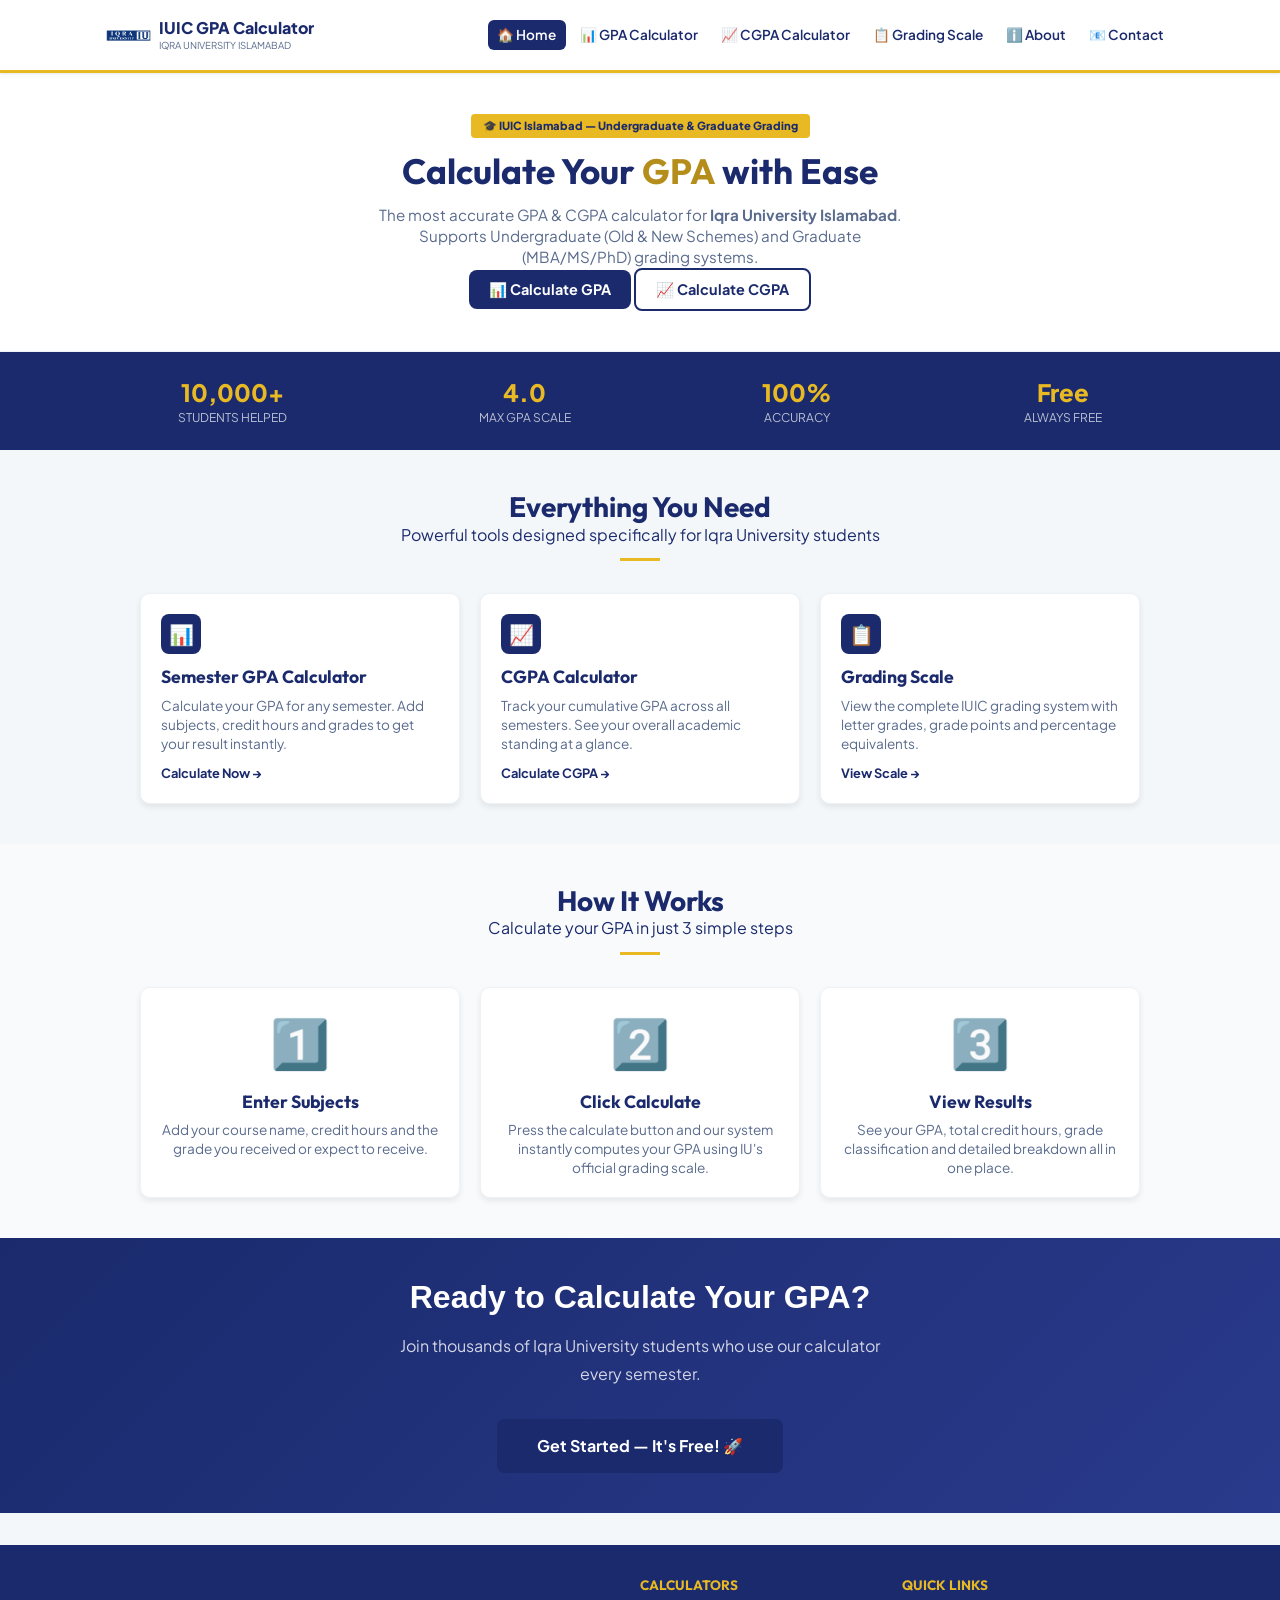
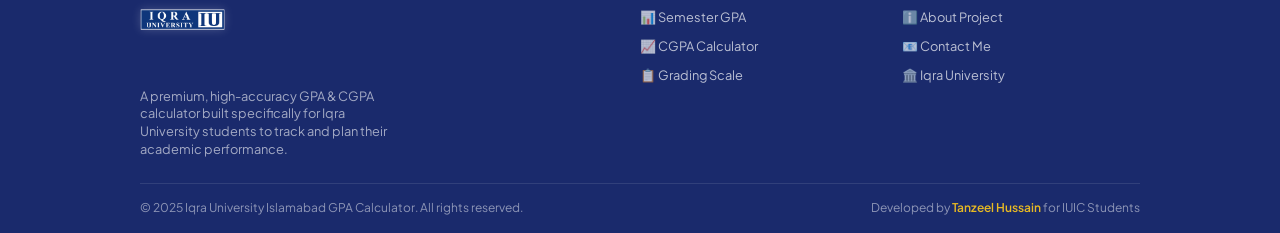
==== commit 69a20afe: "Update hero section for grading systems clarity" ====
--- a/index.html
+++ b/index.html
@@ -37,9 +37,9 @@
 <!-- HERO -->
 <section class="hero">
   <div class="hero-content">
-    <div class="hero-badge">🎓 IUIC Islamabad — Old & New Student Grading</div>
+    <div class="hero-badge">🎓 IUIC Islamabad — Undergraduate & Graduate Grading</div>
     <h1>Calculate Your <span>GPA</span> with Ease</h1>
-    <p>The most accurate and easy-to-use GPA & CGPA calculator for <strong>Iqra University Islamabad</strong> students. Supports both Old and New student grading systems.</p>
+    <p>The most accurate GPA & CGPA calculator for <strong>Iqra University Islamabad</strong>. Supports Undergraduate (Old & New Schemes) and Graduate (MBA/MS/PhD) grading systems.</p>
     <div class="hero-btns">
       <a href="gpa-calculator.html" class="btn btn-primary">📊 Calculate GPA</a>
       <a href="cgpa-calculator.html" class="btn btn-outline">📈 Calculate CGPA</a>
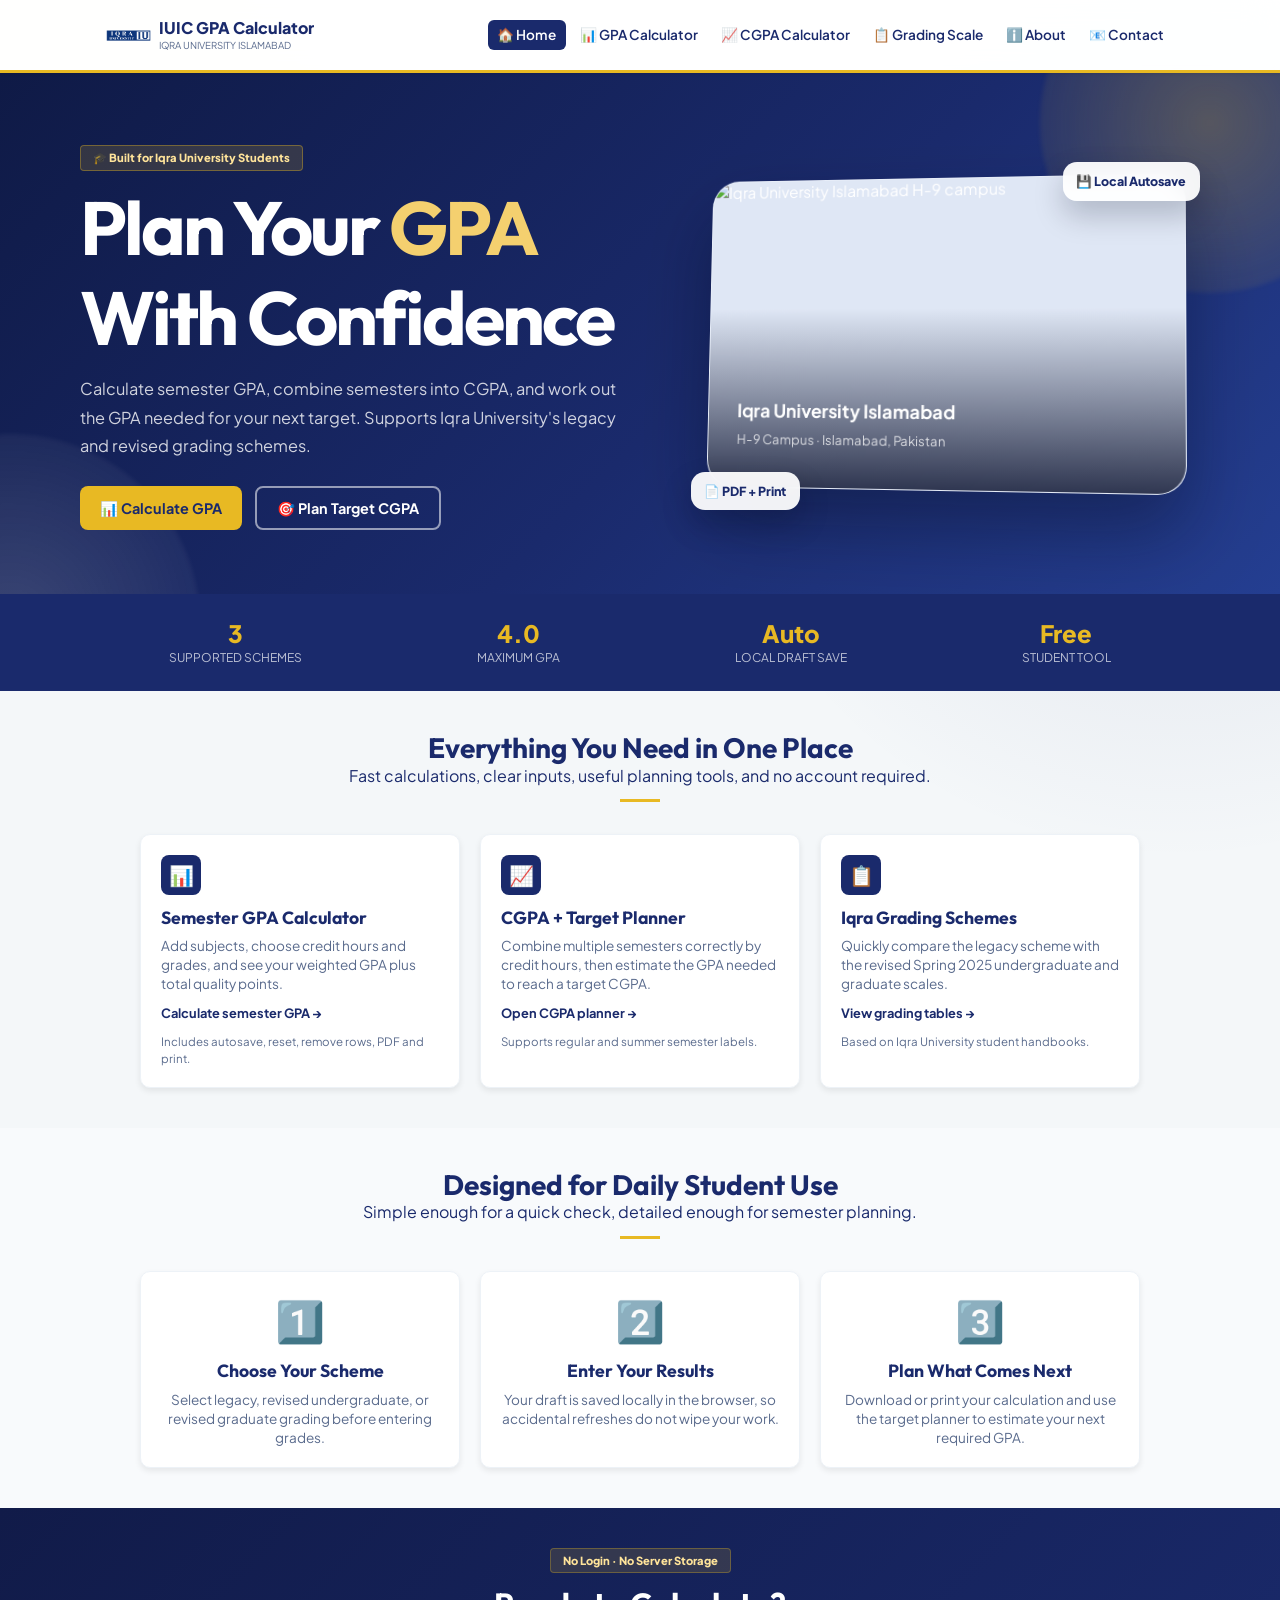
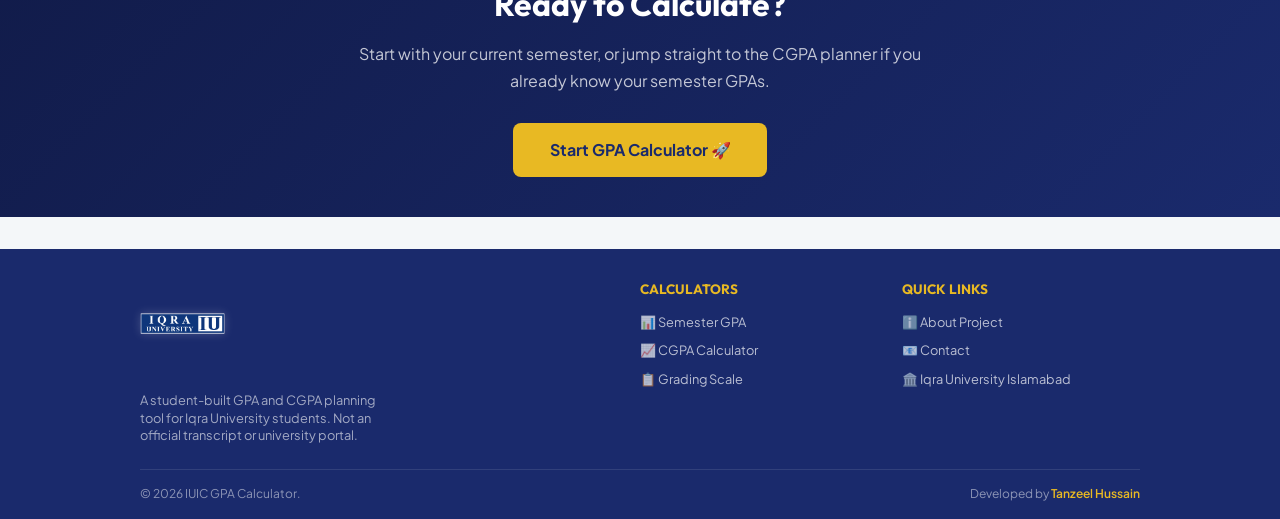
==== commit 615c5f47: "feat: redesign live homepage with 3D campus hero" ====
--- a/index.html
+++ b/index.html
@@ -3,22 +3,18 @@
 <head>
   <meta charset="UTF-8"/>
   <meta name="viewport" content="width=device-width, initial-scale=1.0"/>
-  <title>Iqra GPA Calculator - Home</title>
-  <meta name="description" content="Calculate your GPA & CGPA for Iqra University easily. Free, fast and accurate GPA calculator for IU students."/>
+  <title>Iqra GPA Calculator - IUIC Islamabad</title>
+  <meta name="description" content="Free student-built GPA and CGPA planning calculator for Iqra University Islamabad with legacy and revised grading schemes, autosave, target CGPA planning and PDF reports."/>
   <link rel="stylesheet" href="css/style.css"/>
+  <link rel="stylesheet" href="css/enhancements.css"/>
   <link rel="icon" href="Iqra-University-Logo.png"/>
 </head>
 <body>
-
-<!-- NAVBAR -->
 <nav class="navbar">
   <div class="nav-container">
     <a href="index.html" class="nav-logo">
-      <img src="Iqra-University-Logo.png" alt="Iqra University"/>
-      <div class="nav-logo-text">
-        <div class="title">IUIC GPA Calculator</div>
-        <div class="sub">Iqra University Islamabad</div>
-      </div>
+      <img src="Iqra-University-Logo.png" alt="Iqra University logo"/>
+      <div class="nav-logo-text"><div class="title">IUIC GPA Calculator</div><div class="sub">Iqra University Islamabad</div></div>
     </a>
     <ul class="nav-links" id="navLinks">
       <li><a href="index.html" class="active">🏠 Home</a></li>
@@ -28,143 +24,92 @@
       <li><a href="about.html">ℹ️ About</a></li>
       <li><a href="contact.html">📧 Contact</a></li>
     </ul>
-    <div class="hamburger" id="hamburger" onclick="toggleMenu()">
-      <span></span><span></span><span></span>
-    </div>
+    <div class="hamburger" id="hamburger" onclick="toggleMenu()"><span></span><span></span><span></span></div>
   </div>
 </nav>
 
-<!-- HERO -->
-<section class="hero">
-  <div class="hero-content">
-    <div class="hero-badge">🎓 IUIC Islamabad — Undergraduate & Graduate Grading</div>
-    <h1>Calculate Your <span>GPA</span> with Ease</h1>
-    <p>The most accurate GPA & CGPA calculator for <strong>Iqra University Islamabad</strong>. Supports Undergraduate (Old & New Schemes) and Graduate (MBA/MS/PhD) grading systems.</p>
-    <div class="hero-btns">
-      <a href="gpa-calculator.html" class="btn btn-primary">📊 Calculate GPA</a>
-      <a href="cgpa-calculator.html" class="btn btn-outline">📈 Calculate CGPA</a>
+<section class="hero home-hero">
+  <div class="hero-shell">
+    <div class="hero-copy">
+      <div class="hero-badge">🎓 Built for Iqra University Students</div>
+      <h1>Plan Your <span>GPA</span> With Confidence</h1>
+      <p>Calculate semester GPA, combine semesters into CGPA, and work out the GPA needed for your next target. Supports Iqra University's legacy and revised grading schemes.</p>
+      <div class="hero-btns">
+        <a href="gpa-calculator.html" class="btn btn-accent">📊 Calculate GPA</a>
+        <a href="cgpa-calculator.html" class="btn btn-outline">🎯 Plan Target CGPA</a>
+      </div>
+    </div>
+
+    <div class="campus-visual" aria-label="Iqra University Islamabad campus">
+      <div class="campus-card">
+        <img src="https://iuisb.org/assets/img/avatars/bg1.jpg" alt="Iqra University Islamabad H-9 campus" referrerpolicy="no-referrer"/>
+        <div class="campus-caption"><strong>Iqra University Islamabad</strong><span>H-9 Campus · Islamabad, Pakistan</span></div>
+      </div>
+      <div class="floating-chip chip-one">💾 Local Autosave</div>
+      <div class="floating-chip chip-two">📄 PDF + Print</div>
     </div>
   </div>
 </section>
 
-<!-- STATS -->
-<section class="stats-bar">
+<section class="stats-bar trust-strip">
   <div class="stats-container">
-    <div class="stat-item fade-in">
-      <div class="stat-number">10,000+</div>
-      <div class="stat-label">Students Helped</div>
-    </div>
-    <div class="stat-item fade-in">
-      <div class="stat-number">4.0</div>
-      <div class="stat-label">Max GPA Scale</div>
-    </div>
-    <div class="stat-item fade-in">
-      <div class="stat-number">100%</div>
-      <div class="stat-label">Accuracy</div>
-    </div>
-    <div class="stat-item fade-in">
-      <div class="stat-number">Free</div>
-      <div class="stat-label">Always Free</div>
-    </div>
+    <div class="stat-item"><div class="stat-number">3</div><div class="stat-label">Supported Schemes</div></div>
+    <div class="stat-item"><div class="stat-number">4.0</div><div class="stat-label">Maximum GPA</div></div>
+    <div class="stat-item"><div class="stat-number">Auto</div><div class="stat-label">Local Draft Save</div></div>
+    <div class="stat-item"><div class="stat-number">Free</div><div class="stat-label">Student Tool</div></div>
   </div>
 </section>
 
-<!-- FEATURES -->
 <section class="section">
   <div class="container">
-    <div class="section-header fade-in">
-      <h2>Everything You Need</h2>
-      <p>Powerful tools designed specifically for Iqra University students</p>
-      <div class="divider"></div>
-    </div>
+    <div class="section-header fade-in"><h2>Everything You Need in One Place</h2><p>Fast calculations, clear inputs, useful planning tools, and no account required.</p><div class="divider"></div></div>
     <div class="cards-grid">
       <a href="gpa-calculator.html" class="card fade-in">
-        <div class="card-icon">📊</div>
-        <h3>Semester GPA Calculator</h3>
-        <p>Calculate your GPA for any semester. Add subjects, credit hours and grades to get your result instantly.</p>
-        <div class="card-arrow">Calculate Now →</div>
+        <div class="card-icon">📊</div><h3>Semester GPA Calculator</h3>
+        <p>Add subjects, choose credit hours and grades, and see your weighted GPA plus total quality points.</p>
+        <div class="card-arrow">Calculate semester GPA →</div><div class="feature-note">Includes autosave, reset, remove rows, PDF and print.</div>
       </a>
       <a href="cgpa-calculator.html" class="card fade-in">
-        <div class="card-icon">📈</div>
-        <h3>CGPA Calculator</h3>
-        <p>Track your cumulative GPA across all semesters. See your overall academic standing at a glance.</p>
-        <div class="card-arrow">Calculate CGPA →</div>
+        <div class="card-icon">📈</div><h3>CGPA + Target Planner</h3>
+        <p>Combine multiple semesters correctly by credit hours, then estimate the GPA needed to reach a target CGPA.</p>
+        <div class="card-arrow">Open CGPA planner →</div><div class="feature-note">Supports regular and summer semester labels.</div>
       </a>
       <a href="grading.html" class="card fade-in">
-        <div class="card-icon">📋</div>
-        <h3>Grading Scale</h3>
-        <p>View the complete IUIC grading system with letter grades, grade points and percentage equivalents.</p>
-        <div class="card-arrow">View Scale →</div>
+        <div class="card-icon">📋</div><h3>Iqra Grading Schemes</h3>
+        <p>Quickly compare the legacy scheme with the revised Spring 2025 undergraduate and graduate scales.</p>
+        <div class="card-arrow">View grading tables →</div><div class="feature-note">Based on Iqra University student handbooks.</div>
       </a>
     </div>
   </div>
 </section>
 
-<!-- HOW IT WORKS -->
 <section class="section section-alt">
   <div class="container">
-    <div class="section-header fade-in">
-      <h2>How It Works</h2>
-      <p>Calculate your GPA in just 3 simple steps</p>
-      <div class="divider"></div>
-    </div>
-    <div class="cards-grid" style="grid-template-columns: repeat(3,1fr)">
-      <div class="card fade-in" style="text-align:center">
-        <div style="font-size:3rem; margin-bottom:1rem;">1️⃣</div>
-        <h3>Enter Subjects</h3>
-        <p>Add your course name, credit hours and the grade you received or expect to receive.</p>
-      </div>
-      <div class="card fade-in" style="text-align:center">
-        <div style="font-size:3rem; margin-bottom:1rem;">2️⃣</div>
-        <h3>Click Calculate</h3>
-        <p>Press the calculate button and our system instantly computes your GPA using IU's official grading scale.</p>
-      </div>
-      <div class="card fade-in" style="text-align:center">
-        <div style="font-size:3rem; margin-bottom:1rem;">3️⃣</div>
-        <h3>View Results</h3>
-        <p>See your GPA, total credit hours, grade classification and detailed breakdown all in one place.</p>
-      </div>
+    <div class="section-header fade-in"><h2>Designed for Daily Student Use</h2><p>Simple enough for a quick check, detailed enough for semester planning.</p><div class="divider"></div></div>
+    <div class="cards-grid" style="grid-template-columns:repeat(3,1fr)">
+      <div class="card fade-in" style="text-align:center"><div style="font-size:2.5rem; margin-bottom:.8rem;">1️⃣</div><h3>Choose Your Scheme</h3><p>Select legacy, revised undergraduate, or revised graduate grading before entering grades.</p></div>
+      <div class="card fade-in" style="text-align:center"><div style="font-size:2.5rem; margin-bottom:.8rem;">2️⃣</div><h3>Enter Your Results</h3><p>Your draft is saved locally in the browser, so accidental refreshes do not wipe your work.</p></div>
+      <div class="card fade-in" style="text-align:center"><div style="font-size:2.5rem; margin-bottom:.8rem;">3️⃣</div><h3>Plan What Comes Next</h3><p>Download or print your calculation and use the target planner to estimate your next required GPA.</p></div>
     </div>
   </div>
 </section>
 
-<!-- CTA -->
-<section class="section" style="text-align:center; background: linear-gradient(135deg,#1a2a6c,#2a3a8c); color:white;">
+<section class="section" style="text-align:center; background:linear-gradient(135deg,#111b49,#1a2a6c); color:white;">
   <div class="container fade-in">
-    <h2 style="font-family:'Poppins',sans-serif; font-size:2rem; font-weight:700; margin-bottom:1rem;">Ready to Calculate Your GPA?</h2>
-    <p style="color:rgba(255,255,255,0.8); max-width:500px; margin:0 auto 2rem; line-height:1.7;">Join thousands of Iqra University students who use our calculator every semester.</p>
-    <a href="gpa-calculator.html" class="btn btn-primary" style="font-size:1rem; padding:1rem 2.5rem;">Get Started — It's Free! 🚀</a>
+    <div class="hero-badge" style="background:rgba(232,185,35,.15); color:#ffe49a; border:1px solid rgba(232,185,35,.3);">No Login · No Server Storage</div>
+    <h2 style="font-size:2rem; margin-bottom:1rem;">Ready to Calculate?</h2>
+    <p style="color:rgba(255,255,255,.75); max-width:620px; margin:0 auto 1.8rem; line-height:1.7;">Start with your current semester, or jump straight to the CGPA planner if you already know your semester GPAs.</p>
+    <a href="gpa-calculator.html" class="btn btn-accent" style="font-size:1rem; padding:1rem 2.3rem;">Start GPA Calculator 🚀</a>
   </div>
 </section>
 
-<!-- FOOTER -->
 <footer>
   <div class="footer-grid">
-    <div class="footer-brand">
-      <img src="Iqra-University-Logo.png" alt="Iqra University"/>
-      <p>A premium, high-accuracy GPA & CGPA calculator built specifically for Iqra University students to track and plan their academic performance.</p>
-    </div>
-    <div class="footer-col">
-      <h4>Calculators</h4>
-      <ul class="footer-links">
-        <li><a href="gpa-calculator.html">📊 Semester GPA</a></li>
-        <li><a href="cgpa-calculator.html">📈 CGPA Calculator</a></li>
-        <li><a href="grading.html">📋 Grading Scale</a></li>
-      </ul>
-    </div>
-    <div class="footer-col">
-      <h4>Quick Links</h4>
-      <ul class="footer-links">
-        <li><a href="about.html">ℹ️ About Project</a></li>
-        <li><a href="contact.html">📧 Contact Me</a></li>
-        <li><a href="https://iuisl.iqra.edu.pk/" target="_blank">🏛️ Iqra University</a></li>
-      </ul>
-    </div>
+    <div class="footer-brand"><img src="Iqra-University-Logo.png" alt="Iqra University logo"/><p>A student-built GPA and CGPA planning tool for Iqra University students. Not an official transcript or university portal.</p></div>
+    <div class="footer-col"><h4>Calculators</h4><ul class="footer-links"><li><a href="gpa-calculator.html">📊 Semester GPA</a></li><li><a href="cgpa-calculator.html">📈 CGPA Calculator</a></li><li><a href="grading.html">📋 Grading Scale</a></li></ul></div>
+    <div class="footer-col"><h4>Quick Links</h4><ul class="footer-links"><li><a href="about.html">ℹ️ About Project</a></li><li><a href="contact.html">📧 Contact</a></li><li><a href="https://iuisl.iqra.edu.pk/" target="_blank" rel="noopener">🏛️ Iqra University Islamabad</a></li></ul></div>
   </div>
-  <div class="footer-bottom">
-    <span>© 2025 Iqra University Islamabad GPA Calculator. All rights reserved.</span>
-    <span>Developed by <a href="https://github.com/Tanzeel0Hussain" target="_blank">Tanzeel Hussain</a> for IUIC Students</span>
-  </div>
+  <div class="footer-bottom"><span>© 2026 IUIC GPA Calculator.</span><span>Developed by <a href="https://github.com/Tanzeel0Hussain" target="_blank" rel="noopener">Tanzeel Hussain</a></span></div>
 </footer>
 
 <script src="js/main.js"></script>
--- a/css/enhancements.css
+++ b/css/enhancements.css
@@ -0,0 +1,201 @@
+:root {
+  --navy: var(--primary);
+  --gray: var(--text-light);
+  --surface: #ffffff;
+  --surface-soft: #f8fafc;
+  --border: #e2e8f0;
+  --ring: rgba(232, 185, 35, 0.28);
+  --shadow-lg: 0 24px 60px rgba(18, 28, 74, 0.14);
+}
+
+body {
+  min-height: 100vh;
+  background:
+    radial-gradient(circle at 8% 10%, rgba(232,185,35,.10), transparent 28rem),
+    radial-gradient(circle at 92% 18%, rgba(26,42,108,.10), transparent 30rem),
+    var(--bg);
+}
+
+button, input, select { font: inherit; }
+button { cursor: pointer; }
+
+.navbar { backdrop-filter: blur(16px); background: rgba(255,255,255,.94); }
+.nav-links a, .btn, .type-btn, .table-input, .table-select { transition: .2s ease; }
+.nav-links a:hover { transform: translateY(-1px); }
+
+.btn:hover { transform: translateY(-2px); box-shadow: 0 10px 24px rgba(18,28,74,.14); }
+.btn:active { transform: translateY(0); }
+.btn:focus-visible, .type-btn:focus-visible, .table-input:focus-visible, .table-select:focus-visible,
+.btn-remove:focus-visible, .summer-btn:focus-visible {
+  outline: 3px solid var(--ring);
+  outline-offset: 2px;
+}
+
+.table-input:focus, .table-select:focus {
+  border-color: var(--primary-light);
+  background: #fff;
+  box-shadow: 0 0 0 3px rgba(26,42,108,.08);
+  outline: none;
+}
+
+.hero.home-hero {
+  position: relative;
+  overflow: hidden;
+  padding: 4.5rem 1rem 4rem;
+  background: linear-gradient(135deg, #0f1a46 0%, #1a2a6c 56%, #243e91 100%);
+  border-bottom: none;
+  color: #fff;
+}
+.home-hero::before,
+.home-hero::after {
+  content: "";
+  position: absolute;
+  border-radius: 999px;
+  filter: blur(2px);
+  pointer-events: none;
+}
+.home-hero::before {
+  width: 340px; height: 340px; right: -100px; top: -120px;
+  background: radial-gradient(circle, rgba(232,185,35,.28), rgba(232,185,35,0));
+}
+.home-hero::after {
+  width: 380px; height: 380px; left: -180px; bottom: -220px;
+  background: radial-gradient(circle, rgba(255,255,255,.16), rgba(255,255,255,0));
+}
+.hero-shell {
+  position: relative;
+  z-index: 1;
+  max-width: 1120px;
+  margin: 0 auto;
+  display: grid;
+  grid-template-columns: 1.05fr .95fr;
+  gap: 3rem;
+  align-items: center;
+  text-align: left;
+}
+.hero-copy .hero-badge { background: rgba(232,185,35,.16); color: #ffe49a; border: 1px solid rgba(232,185,35,.36); }
+.hero-copy h1 { color: #fff; font-size: clamp(2.7rem, 6vw, 4.7rem); letter-spacing: -.04em; }
+.hero-copy h1 span { color: var(--accent-light); }
+.hero-copy p { color: rgba(255,255,255,.80); max-width: 630px; margin: 0; font-size: 1.02rem; line-height: 1.75; }
+.hero-copy .hero-btns { display: flex; gap: .8rem; flex-wrap: wrap; margin-top: 1.6rem; }
+.hero-copy .btn-outline { color: #fff; border-color: rgba(255,255,255,.55); }
+.hero-copy .btn-outline:hover { background: #fff; color: var(--primary); }
+
+.campus-visual {
+  position: relative;
+  min-height: 350px;
+  perspective: 1200px;
+}
+.campus-card {
+  position: absolute;
+  inset: 14px 18px 22px 10px;
+  border-radius: 28px;
+  overflow: hidden;
+  border: 1px solid rgba(255,255,255,.25);
+  background: #dfe7f5;
+  box-shadow: 0 36px 70px rgba(4,10,31,.38);
+  transform: rotateY(-8deg) rotateX(4deg);
+  transition: transform .35s ease;
+}
+.campus-visual:hover .campus-card { transform: rotateY(-2deg) rotateX(1deg) translateY(-4px); }
+.campus-card img { width: 100%; height: 100%; object-fit: cover; display: block; }
+.campus-card::after { content:""; position:absolute; inset:0; background: linear-gradient(to top, rgba(9,16,45,.82), transparent 58%); }
+.campus-caption { position:absolute; left: 30px; right: 30px; bottom: 38px; z-index: 2; color: #fff; }
+.campus-caption strong { display:block; font-size: 1.15rem; margin-bottom:.25rem; }
+.campus-caption span { font-size:.82rem; color: rgba(255,255,255,.78); }
+.floating-chip {
+  position:absolute; z-index:3; background:rgba(255,255,255,.94); color:var(--primary);
+  padding:.65rem .85rem; border-radius:14px; box-shadow:0 14px 30px rgba(4,10,31,.22);
+  font-size:.78rem; font-weight:800; backdrop-filter: blur(10px);
+}
+.chip-one { top: 0; right: 0; }
+.chip-two { bottom: 2px; left: 0; }
+
+.trust-strip { margin-top: -1px; }
+.feature-note { font-size: .72rem; color: var(--text-light); margin-top:.7rem; }
+
+.calc-card { box-shadow: var(--shadow-lg); }
+.calc-header { background: linear-gradient(135deg, var(--primary-dark), var(--primary)); }
+.calc-body { padding: clamp(1rem, 3vw, 2rem); }
+.type-toggle { gap: 4px; padding: 4px; border: 0 !important; overflow: visible !important; }
+.type-btn { border-radius: 8px !important; min-height: 46px; }
+.type-btn.active-type { background: var(--primary); color: #fff; box-shadow: 0 8px 20px rgba(26,42,108,.18); }
+
+.status-row {
+  display:flex; justify-content:space-between; align-items:center; gap:1rem; flex-wrap:wrap;
+  margin:.7rem 0 1.25rem; color:var(--text-light); font-size:.78rem;
+}
+.save-status { display:inline-flex; align-items:center; gap:.35rem; font-weight:700; color:var(--success); }
+.form-message { display:none; margin: 0 0 1rem; padding:.75rem .9rem; border-radius:8px; font-size:.82rem; font-weight:700; }
+.form-message.show { display:block; }
+.form-message.error { background:#fff1f2; color:#b42318; border:1px solid #fecdd3; }
+.form-message.info { background:#eff6ff; color:#1d4ed8; border:1px solid #bfdbfe; }
+.form-message.success { background:#ecfdf5; color:#047857; border:1px solid #a7f3d0; }
+
+.subjects-table tbody tr { transition: .2s ease; }
+.subjects-table tbody tr:hover { background: #fbfcff; }
+.result-box { background: linear-gradient(180deg, #ffffff, #f8fbff); box-shadow: inset 0 0 0 1px rgba(232,185,35,.13); }
+.result-gpa { letter-spacing: -.05em; }
+.result-actions { margin-top: 1.8rem; display:flex; gap:.75rem; flex-wrap:wrap; justify-content:center; }
+
+.semester-row {
+  border:1px solid var(--border); border-radius:12px; background:#fff; overflow:hidden; margin-bottom:.8rem;
+  box-shadow:0 3px 12px rgba(18,28,74,.04);
+}
+.semester-header { display:flex; justify-content:space-between; gap:.75rem; align-items:center; padding:.9rem 1rem; border-bottom:1px solid #edf2f7; }
+.semester-inputs { display:grid; grid-template-columns:1fr 1fr; gap:1rem; padding:1rem; }
+.input-group label { display:block; color:var(--text-light); font-weight:700; font-size:.72rem; margin-bottom:.35rem; text-transform:uppercase; letter-spacing:.03em; }
+
+.target-card {
+  margin-top:1.4rem; padding:1.25rem; border-radius:14px; border:1px solid #dbe4f2;
+  background:linear-gradient(145deg,#fff,#f5f8ff); box-shadow:0 12px 30px rgba(18,28,74,.07);
+}
+.target-card h3 { color:var(--primary); margin-bottom:.35rem; }
+.target-card > p { color:var(--text-light); font-size:.84rem; margin-bottom:1rem; }
+.target-grid { display:grid; grid-template-columns:repeat(4,1fr); gap:.75rem; }
+.target-result { display:none; margin-top:1rem; padding:.85rem 1rem; border-radius:10px; font-weight:800; }
+.target-result.show { display:block; }
+.target-result.success { background:#ecfdf5; border:1px solid #a7f3d0; color:#047857; }
+.target-result.warning { background:#fffbeb; border:1px solid #fde68a; color:#92400e; }
+.target-result.error { background:#fff1f2; border:1px solid #fecdd3; color:#b42318; }
+
+.source-note {
+  margin-top:1rem; padding:.8rem 1rem; border-radius:10px; background:#f8fafc; border:1px solid #e2e8f0;
+  color:var(--text-light); font-size:.78rem; line-height:1.55;
+}
+.source-note a { color:var(--primary); font-weight:700; }
+
+@media print {
+  .navbar, footer, .calc-actions, .result-actions, .type-toggle, #scaleBanner, .target-card, .status-row, .hero { display:none !important; }
+  body { background:#fff !important; }
+  .section { padding:0 !important; margin:0 !important; }
+  .calc-card { box-shadow:none !important; border:0 !important; }
+  .result-box { display:block !important; break-inside:avoid; }
+}
+
+@media (max-width: 820px) {
+  .hero-shell { grid-template-columns:1fr; text-align:center; }
+  .hero-copy p { margin:0 auto; }
+  .hero-copy .hero-btns { justify-content:center; }
+  .campus-visual { min-height:300px; max-width:620px; width:100%; margin:0 auto; }
+  .target-grid { grid-template-columns:1fr 1fr; }
+  .type-toggle { flex-direction:column; }
+}
+
+@media (max-width: 620px) {
+  .home-hero { padding-top:3.2rem; }
+  .hero-copy h1 { font-size:2.55rem; }
+  .campus-visual { min-height:245px; }
+  .campus-card { inset:10px 8px 14px 8px; border-radius:20px; transform:none; }
+  .floating-chip { font-size:.68rem; padding:.5rem .65rem; }
+  .subjects-table thead { display:none; }
+  .subjects-table, .subjects-table tbody, .subjects-table tr, .subjects-table td { display:block; width:100%; }
+  .subjects-table tr { border:1px solid var(--border); border-radius:10px; margin-bottom:.75rem; padding:.35rem; background:#fff; }
+  .subjects-table td { display:grid; grid-template-columns:105px 1fr; align-items:center; gap:.5rem; border-bottom:1px dashed #edf2f7; }
+  .subjects-table td::before { content:attr(data-label); font-size:.68rem; font-weight:800; color:var(--text-light); text-transform:uppercase; }
+  .subjects-table td:last-child { display:flex; justify-content:flex-end; border-bottom:0; }
+  .semester-inputs, .target-grid { grid-template-columns:1fr; }
+  .semester-header { align-items:flex-start; flex-direction:column; }
+  .result-stats { display:grid; grid-template-columns:1fr 1fr; gap:.75rem; }
+  .result-actions .btn { width:100%; }
+}
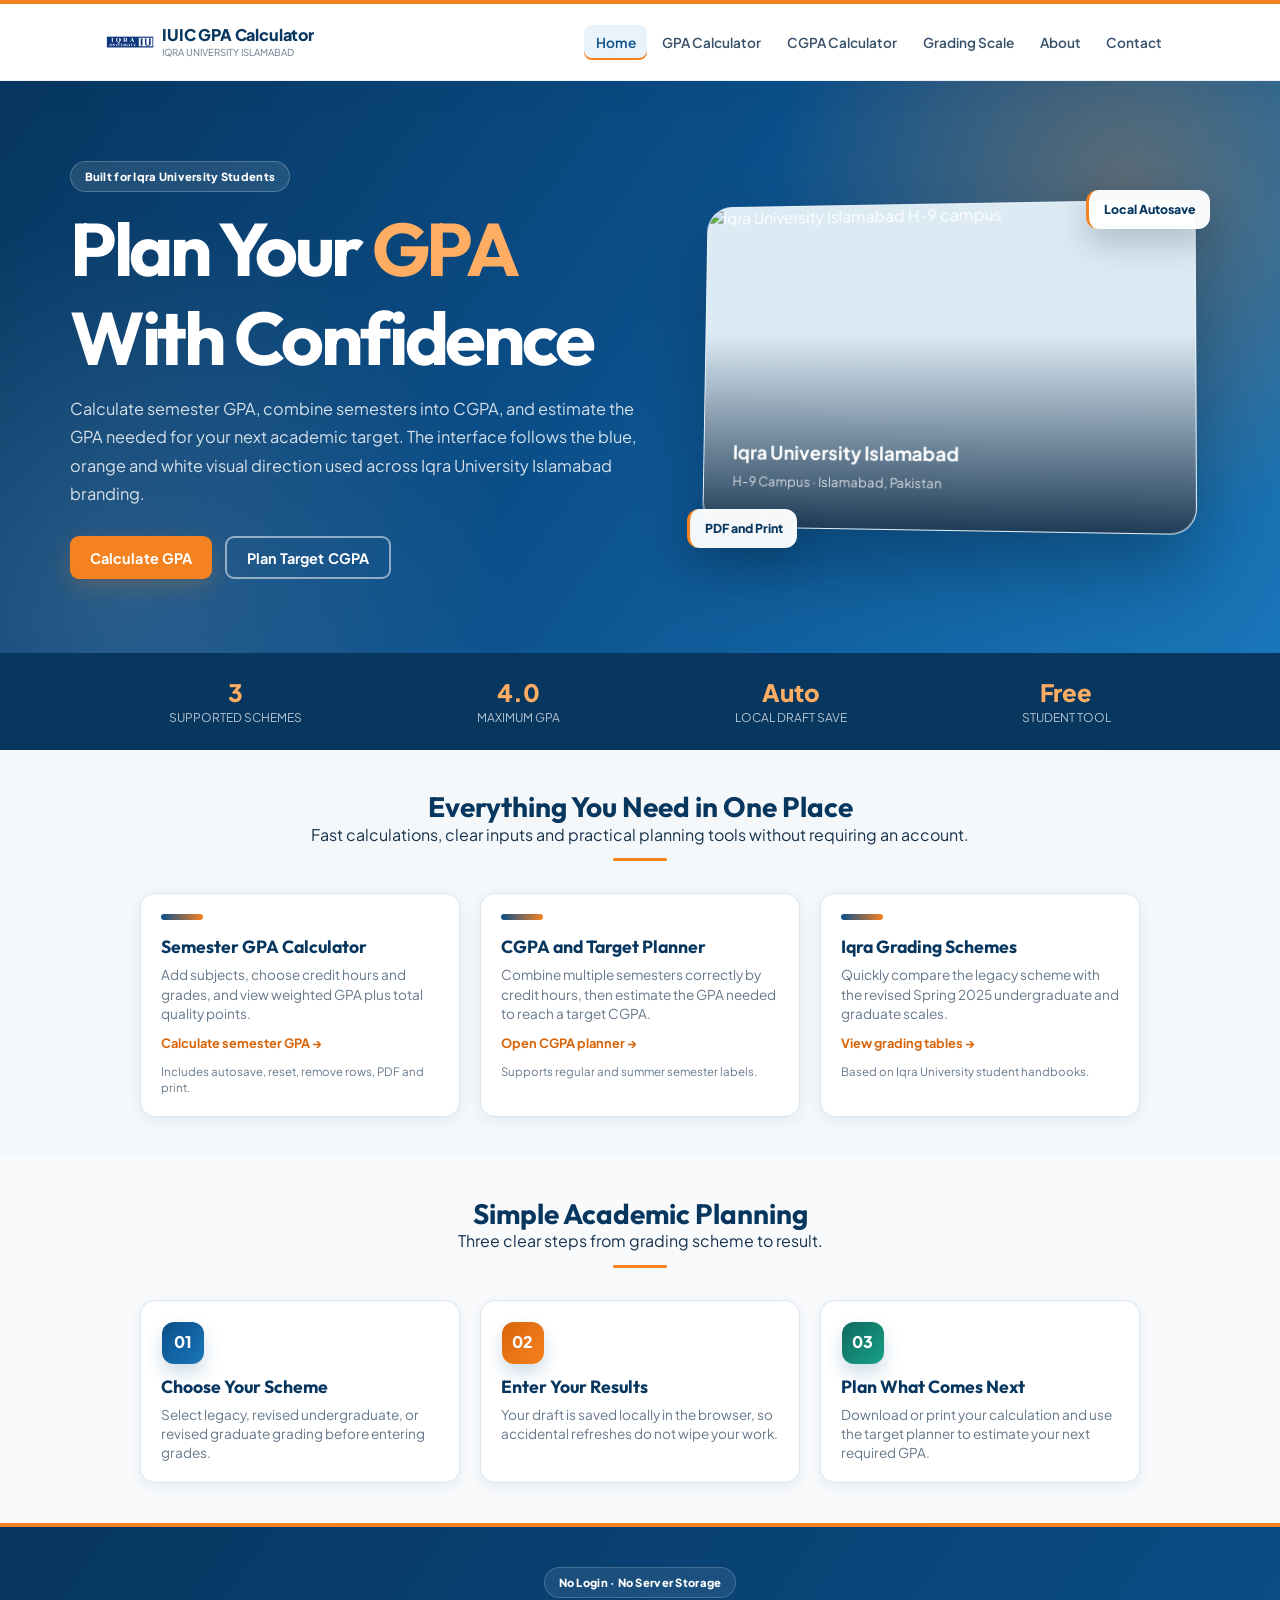
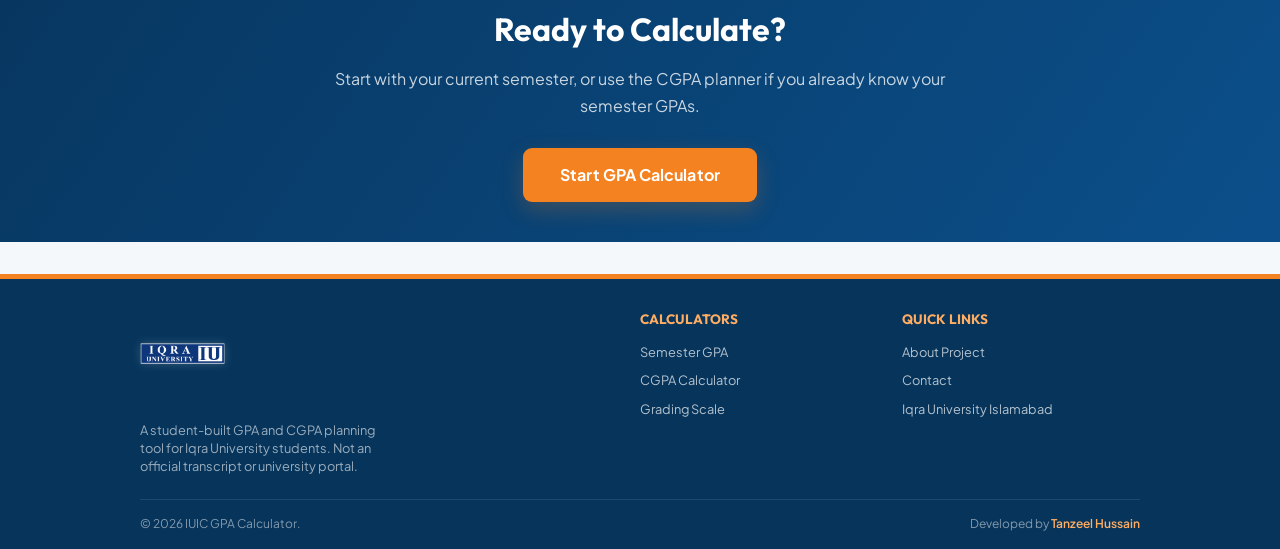
==== commit b7669fa3: "style: remove emoji icons and refresh homepage branding" ====
--- a/index.html
+++ b/index.html
@@ -17,12 +17,12 @@
       <div class="nav-logo-text"><div class="title">IUIC GPA Calculator</div><div class="sub">Iqra University Islamabad</div></div>
     </a>
     <ul class="nav-links" id="navLinks">
-      <li><a href="index.html" class="active">🏠 Home</a></li>
-      <li><a href="gpa-calculator.html">📊 GPA Calculator</a></li>
-      <li><a href="cgpa-calculator.html">📈 CGPA Calculator</a></li>
-      <li><a href="grading.html">📋 Grading Scale</a></li>
-      <li><a href="about.html">ℹ️ About</a></li>
-      <li><a href="contact.html">📧 Contact</a></li>
+      <li><a href="index.html" class="active">Home</a></li>
+      <li><a href="gpa-calculator.html">GPA Calculator</a></li>
+      <li><a href="cgpa-calculator.html">CGPA Calculator</a></li>
+      <li><a href="grading.html">Grading Scale</a></li>
+      <li><a href="about.html">About</a></li>
+      <li><a href="contact.html">Contact</a></li>
     </ul>
     <div class="hamburger" id="hamburger" onclick="toggleMenu()"><span></span><span></span><span></span></div>
   </div>
@@ -31,12 +31,12 @@
 <section class="hero home-hero">
   <div class="hero-shell">
     <div class="hero-copy">
-      <div class="hero-badge">🎓 Built for Iqra University Students</div>
+      <div class="hero-badge">Built for Iqra University Students</div>
       <h1>Plan Your <span>GPA</span> With Confidence</h1>
-      <p>Calculate semester GPA, combine semesters into CGPA, and work out the GPA needed for your next target. Supports Iqra University's legacy and revised grading schemes.</p>
+      <p>Calculate semester GPA, combine semesters into CGPA, and estimate the GPA needed for your next academic target. The interface follows the blue, orange and white visual direction used across Iqra University Islamabad branding.</p>
       <div class="hero-btns">
-        <a href="gpa-calculator.html" class="btn btn-accent">📊 Calculate GPA</a>
-        <a href="cgpa-calculator.html" class="btn btn-outline">🎯 Plan Target CGPA</a>
+        <a href="gpa-calculator.html" class="btn btn-accent">Calculate GPA</a>
+        <a href="cgpa-calculator.html" class="btn btn-outline">Plan Target CGPA</a>
       </div>
     </div>
 
@@ -45,8 +45,8 @@
         <img src="https://iuisb.org/assets/img/avatars/bg1.jpg" alt="Iqra University Islamabad H-9 campus" referrerpolicy="no-referrer"/>
         <div class="campus-caption"><strong>Iqra University Islamabad</strong><span>H-9 Campus · Islamabad, Pakistan</span></div>
       </div>
-      <div class="floating-chip chip-one">💾 Local Autosave</div>
-      <div class="floating-chip chip-two">📄 PDF + Print</div>
+      <div class="floating-chip chip-one">Local Autosave</div>
+      <div class="floating-chip chip-two">PDF and Print</div>
     </div>
   </div>
 </section>
@@ -62,20 +62,20 @@
 
 <section class="section">
   <div class="container">
-    <div class="section-header fade-in"><h2>Everything You Need in One Place</h2><p>Fast calculations, clear inputs, useful planning tools, and no account required.</p><div class="divider"></div></div>
+    <div class="section-header fade-in"><h2>Everything You Need in One Place</h2><p>Fast calculations, clear inputs and practical planning tools without requiring an account.</p><div class="divider"></div></div>
     <div class="cards-grid">
       <a href="gpa-calculator.html" class="card fade-in">
-        <div class="card-icon">📊</div><h3>Semester GPA Calculator</h3>
-        <p>Add subjects, choose credit hours and grades, and see your weighted GPA plus total quality points.</p>
+        <div class="card-icon"></div><h3>Semester GPA Calculator</h3>
+        <p>Add subjects, choose credit hours and grades, and view weighted GPA plus total quality points.</p>
         <div class="card-arrow">Calculate semester GPA →</div><div class="feature-note">Includes autosave, reset, remove rows, PDF and print.</div>
       </a>
       <a href="cgpa-calculator.html" class="card fade-in">
-        <div class="card-icon">📈</div><h3>CGPA + Target Planner</h3>
+        <div class="card-icon"></div><h3>CGPA and Target Planner</h3>
         <p>Combine multiple semesters correctly by credit hours, then estimate the GPA needed to reach a target CGPA.</p>
         <div class="card-arrow">Open CGPA planner →</div><div class="feature-note">Supports regular and summer semester labels.</div>
       </a>
       <a href="grading.html" class="card fade-in">
-        <div class="card-icon">📋</div><h3>Iqra Grading Schemes</h3>
+        <div class="card-icon"></div><h3>Iqra Grading Schemes</h3>
         <p>Quickly compare the legacy scheme with the revised Spring 2025 undergraduate and graduate scales.</p>
         <div class="card-arrow">View grading tables →</div><div class="feature-note">Based on Iqra University student handbooks.</div>
       </a>
@@ -85,29 +85,29 @@
 
 <section class="section section-alt">
   <div class="container">
-    <div class="section-header fade-in"><h2>Designed for Daily Student Use</h2><p>Simple enough for a quick check, detailed enough for semester planning.</p><div class="divider"></div></div>
+    <div class="section-header fade-in"><h2>Simple Academic Planning</h2><p>Three clear steps from grading scheme to result.</p><div class="divider"></div></div>
     <div class="cards-grid" style="grid-template-columns:repeat(3,1fr)">
-      <div class="card fade-in" style="text-align:center"><div style="font-size:2.5rem; margin-bottom:.8rem;">1️⃣</div><h3>Choose Your Scheme</h3><p>Select legacy, revised undergraduate, or revised graduate grading before entering grades.</p></div>
-      <div class="card fade-in" style="text-align:center"><div style="font-size:2.5rem; margin-bottom:.8rem;">2️⃣</div><h3>Enter Your Results</h3><p>Your draft is saved locally in the browser, so accidental refreshes do not wipe your work.</p></div>
-      <div class="card fade-in" style="text-align:center"><div style="font-size:2.5rem; margin-bottom:.8rem;">3️⃣</div><h3>Plan What Comes Next</h3><p>Download or print your calculation and use the target planner to estimate your next required GPA.</p></div>
+      <div class="card fade-in step-card"><div class="step-number">01</div><h3>Choose Your Scheme</h3><p>Select legacy, revised undergraduate, or revised graduate grading before entering grades.</p></div>
+      <div class="card fade-in step-card"><div class="step-number">02</div><h3>Enter Your Results</h3><p>Your draft is saved locally in the browser, so accidental refreshes do not wipe your work.</p></div>
+      <div class="card fade-in step-card"><div class="step-number">03</div><h3>Plan What Comes Next</h3><p>Download or print your calculation and use the target planner to estimate your next required GPA.</p></div>
     </div>
   </div>
 </section>
 
-<section class="section" style="text-align:center; background:linear-gradient(135deg,#111b49,#1a2a6c); color:white;">
+<section class="section" style="text-align:center; background:linear-gradient(125deg,#07365f,#0b4f8a); color:white; border-top:4px solid var(--accent);">
   <div class="container fade-in">
-    <div class="hero-badge" style="background:rgba(232,185,35,.15); color:#ffe49a; border:1px solid rgba(232,185,35,.3);">No Login · No Server Storage</div>
+    <div class="hero-badge" style="background:rgba(255,255,255,.08); color:#fff; border-color:rgba(255,255,255,.18);">No Login · No Server Storage</div>
     <h2 style="font-size:2rem; margin-bottom:1rem;">Ready to Calculate?</h2>
-    <p style="color:rgba(255,255,255,.75); max-width:620px; margin:0 auto 1.8rem; line-height:1.7;">Start with your current semester, or jump straight to the CGPA planner if you already know your semester GPAs.</p>
-    <a href="gpa-calculator.html" class="btn btn-accent" style="font-size:1rem; padding:1rem 2.3rem;">Start GPA Calculator 🚀</a>
+    <p style="color:rgba(255,255,255,.78); max-width:620px; margin:0 auto 1.8rem; line-height:1.7;">Start with your current semester, or use the CGPA planner if you already know your semester GPAs.</p>
+    <a href="gpa-calculator.html" class="btn btn-accent" style="font-size:1rem; padding:1rem 2.3rem;">Start GPA Calculator</a>
   </div>
 </section>
 
 <footer>
   <div class="footer-grid">
     <div class="footer-brand"><img src="Iqra-University-Logo.png" alt="Iqra University logo"/><p>A student-built GPA and CGPA planning tool for Iqra University students. Not an official transcript or university portal.</p></div>
-    <div class="footer-col"><h4>Calculators</h4><ul class="footer-links"><li><a href="gpa-calculator.html">📊 Semester GPA</a></li><li><a href="cgpa-calculator.html">📈 CGPA Calculator</a></li><li><a href="grading.html">📋 Grading Scale</a></li></ul></div>
-    <div class="footer-col"><h4>Quick Links</h4><ul class="footer-links"><li><a href="about.html">ℹ️ About Project</a></li><li><a href="contact.html">📧 Contact</a></li><li><a href="https://iuisl.iqra.edu.pk/" target="_blank" rel="noopener">🏛️ Iqra University Islamabad</a></li></ul></div>
+    <div class="footer-col"><h4>Calculators</h4><ul class="footer-links"><li><a href="gpa-calculator.html">Semester GPA</a></li><li><a href="cgpa-calculator.html">CGPA Calculator</a></li><li><a href="grading.html">Grading Scale</a></li></ul></div>
+    <div class="footer-col"><h4>Quick Links</h4><ul class="footer-links"><li><a href="about.html">About Project</a></li><li><a href="contact.html">Contact</a></li><li><a href="https://iuisl.iqra.edu.pk/" target="_blank" rel="noopener">Iqra University Islamabad</a></li></ul></div>
   </div>
   <div class="footer-bottom"><span>© 2026 IUIC GPA Calculator.</span><span>Developed by <a href="https://github.com/Tanzeel0Hussain" target="_blank" rel="noopener">Tanzeel Hussain</a></span></div>
 </footer>
--- a/css/enhancements.css
+++ b/css/enhancements.css
@@ -1,169 +1,245 @@
 :root {
+  --primary: #0b4f8a;
+  --primary-dark: #07365f;
+  --primary-light: #1976b9;
+  --accent: #f58220;
+  --accent-dark: #d9650a;
+  --accent-light: #ffb56b;
+  --white: #ffffff;
+  --bg: #f4f8fb;
+  --text: #17324d;
+  --text-light: #66788a;
+  --success: #138a62;
+  --warning: #b76b00;
+  --danger: #c93b3b;
   --navy: var(--primary);
   --gray: var(--text-light);
   --surface: #ffffff;
-  --surface-soft: #f8fafc;
-  --border: #e2e8f0;
-  --ring: rgba(232, 185, 35, 0.28);
-  --shadow-lg: 0 24px 60px rgba(18, 28, 74, 0.14);
+  --surface-soft: #f7fafc;
+  --border: #dce6ef;
+  --ring: rgba(245,130,32,.24);
+  --shadow-sm: 0 4px 14px rgba(7,54,95,.07);
+  --shadow: 0 10px 28px rgba(7,54,95,.09);
+  --shadow-lg: 0 26px 65px rgba(7,54,95,.14);
 }
 
 body {
   min-height: 100vh;
+  color: var(--text);
   background:
-    radial-gradient(circle at 8% 10%, rgba(232,185,35,.10), transparent 28rem),
-    radial-gradient(circle at 92% 18%, rgba(26,42,108,.10), transparent 30rem),
+    radial-gradient(circle at 4% 7%, rgba(245,130,32,.07), transparent 28rem),
+    radial-gradient(circle at 96% 14%, rgba(25,118,185,.08), transparent 30rem),
     var(--bg);
 }
-
-button, input, select { font: inherit; }
+button, input, select, textarea { font: inherit; }
 button { cursor: pointer; }
 
-.navbar { backdrop-filter: blur(16px); background: rgba(255,255,255,.94); }
-.nav-links a, .btn, .type-btn, .table-input, .table-select { transition: .2s ease; }
-.nav-links a:hover { transform: translateY(-1px); }
-
-.btn:hover { transform: translateY(-2px); box-shadow: 0 10px 24px rgba(18,28,74,.14); }
-.btn:active { transform: translateY(0); }
-.btn:focus-visible, .type-btn:focus-visible, .table-input:focus-visible, .table-select:focus-visible,
-.btn-remove:focus-visible, .summer-btn:focus-visible {
-  outline: 3px solid var(--ring);
-  outline-offset: 2px;
-}
-
-.table-input:focus, .table-select:focus {
-  border-color: var(--primary-light);
-  background: #fff;
-  box-shadow: 0 0 0 3px rgba(26,42,108,.08);
-  outline: none;
-}
+.navbar {
+  background: rgba(255,255,255,.96);
+  backdrop-filter: blur(16px);
+  border-top: 4px solid var(--accent);
+  border-bottom: 1px solid rgba(11,79,138,.08);
+  box-shadow: 0 8px 30px rgba(7,54,95,.07);
+}
+.nav-container { height: 76px; }
+.nav-logo img { height: 48px; }
+.nav-logo-text .title { color: var(--primary-dark); letter-spacing: -.01em; }
+.nav-logo-text .sub { color: var(--text-light); }
+.nav-links { gap: .18rem; }
+.nav-links a {
+  color: #38516a;
+  padding: .55rem .72rem;
+  border-radius: 8px;
+  transition: .2s ease;
+}
+.nav-links a:hover { color: var(--primary); background: #eef6fc; transform: translateY(-1px); }
+.nav-links a.active {
+  color: var(--primary);
+  background: #e8f3fb;
+  box-shadow: inset 0 -2px 0 var(--accent);
+}
+
+.hero {
+  background:
+    radial-gradient(circle at 88% 18%, rgba(245,130,32,.19), transparent 18rem),
+    linear-gradient(135deg, #ffffff 0%, #f3f9fd 55%, #edf6fb 100%);
+  border-bottom: 1px solid #dbe8f1;
+}
+.hero-badge {
+  background: #fff1e5;
+  color: var(--accent-dark);
+  border: 1px solid #ffd4af;
+  border-radius: 999px;
+  padding: .42rem .85rem;
+  letter-spacing: .025em;
+}
+.hero h1 { color: var(--primary-dark); }
+.hero h1 span { color: var(--accent-dark); }
+.hero p { color: var(--text-light); }
 
 .hero.home-hero {
   position: relative;
   overflow: hidden;
-  padding: 4.5rem 1rem 4rem;
-  background: linear-gradient(135deg, #0f1a46 0%, #1a2a6c 56%, #243e91 100%);
-  border-bottom: none;
+  padding: 5rem 1rem 4.6rem;
+  background:
+    radial-gradient(circle at 88% 18%, rgba(245,130,32,.32), transparent 22rem),
+    radial-gradient(circle at 10% 90%, rgba(255,255,255,.13), transparent 24rem),
+    linear-gradient(125deg, #07365f 0%, #0b4f8a 48%, #1976b9 100%);
+  border-bottom: 0;
   color: #fff;
-}
-.home-hero::before,
-.home-hero::after {
-  content: "";
-  position: absolute;
-  border-radius: 999px;
-  filter: blur(2px);
-  pointer-events: none;
-}
-.home-hero::before {
-  width: 340px; height: 340px; right: -100px; top: -120px;
-  background: radial-gradient(circle, rgba(232,185,35,.28), rgba(232,185,35,0));
-}
-.home-hero::after {
-  width: 380px; height: 380px; left: -180px; bottom: -220px;
-  background: radial-gradient(circle, rgba(255,255,255,.16), rgba(255,255,255,0));
 }
 .hero-shell {
   position: relative;
   z-index: 1;
-  max-width: 1120px;
+  max-width: 1140px;
   margin: 0 auto;
   display: grid;
-  grid-template-columns: 1.05fr .95fr;
-  gap: 3rem;
+  grid-template-columns: 1.04fr .96fr;
+  gap: 3.2rem;
   align-items: center;
   text-align: left;
 }
-.hero-copy .hero-badge { background: rgba(232,185,35,.16); color: #ffe49a; border: 1px solid rgba(232,185,35,.36); }
-.hero-copy h1 { color: #fff; font-size: clamp(2.7rem, 6vw, 4.7rem); letter-spacing: -.04em; }
-.hero-copy h1 span { color: var(--accent-light); }
-.hero-copy p { color: rgba(255,255,255,.80); max-width: 630px; margin: 0; font-size: 1.02rem; line-height: 1.75; }
-.hero-copy .hero-btns { display: flex; gap: .8rem; flex-wrap: wrap; margin-top: 1.6rem; }
-.hero-copy .btn-outline { color: #fff; border-color: rgba(255,255,255,.55); }
-.hero-copy .btn-outline:hover { background: #fff; color: var(--primary); }
-
-.campus-visual {
-  position: relative;
-  min-height: 350px;
-  perspective: 1200px;
-}
+.hero-copy .hero-badge { background: rgba(255,255,255,.10); color: #fff; border-color: rgba(255,255,255,.22); }
+.hero-copy h1 { color: #fff; font-size: clamp(2.7rem, 6vw, 4.65rem); letter-spacing: -.045em; }
+.hero-copy h1 span { color: #ffad63; }
+.hero-copy p { color: rgba(255,255,255,.82); max-width: 630px; margin: 0; font-size: 1.02rem; line-height: 1.75; }
+.hero-copy .hero-btns { display: flex; gap: .8rem; flex-wrap: wrap; margin-top: 1.7rem; }
+.hero-copy .btn-outline { color: #fff; border-color: rgba(255,255,255,.52); }
+.hero-copy .btn-outline:hover { background: #fff; color: var(--primary-dark); }
+
+.btn { border-radius: 9px; transition: .2s ease; letter-spacing: .005em; }
+.btn-primary { background: var(--primary); color: #fff; box-shadow: 0 8px 20px rgba(11,79,138,.16); }
+.btn-primary:hover { background: var(--primary-dark); }
+.btn-accent { background: var(--accent); color: #fff; box-shadow: 0 8px 22px rgba(245,130,32,.22); }
+.btn-accent:hover { background: var(--accent-dark); }
+.btn-outline { color: var(--primary); border-color: var(--primary); }
+.btn:hover { transform: translateY(-2px); }
+.btn:active { transform: translateY(0); }
+.btn:focus-visible, .type-btn:focus-visible, .table-input:focus-visible, .table-select:focus-visible,
+.btn-remove:focus-visible, .summer-btn:focus-visible, .tab-btn:focus-visible {
+  outline: 3px solid var(--ring);
+  outline-offset: 2px;
+}
+
+.campus-visual { position: relative; min-height: 360px; perspective: 1200px; }
 .campus-card {
   position: absolute;
-  inset: 14px 18px 22px 10px;
-  border-radius: 28px;
+  inset: 12px 18px 20px 10px;
+  border-radius: 26px;
   overflow: hidden;
-  border: 1px solid rgba(255,255,255,.25);
-  background: #dfe7f5;
-  box-shadow: 0 36px 70px rgba(4,10,31,.38);
-  transform: rotateY(-8deg) rotateX(4deg);
+  border: 1px solid rgba(255,255,255,.26);
+  background: #dceaf4;
+  box-shadow: 0 34px 70px rgba(2,30,55,.38);
+  transform: rotateY(-7deg) rotateX(3deg);
   transition: transform .35s ease;
 }
 .campus-visual:hover .campus-card { transform: rotateY(-2deg) rotateX(1deg) translateY(-4px); }
 .campus-card img { width: 100%; height: 100%; object-fit: cover; display: block; }
-.campus-card::after { content:""; position:absolute; inset:0; background: linear-gradient(to top, rgba(9,16,45,.82), transparent 58%); }
-.campus-caption { position:absolute; left: 30px; right: 30px; bottom: 38px; z-index: 2; color: #fff; }
-.campus-caption strong { display:block; font-size: 1.15rem; margin-bottom:.25rem; }
-.campus-caption span { font-size:.82rem; color: rgba(255,255,255,.78); }
+.campus-card::after { content:""; position:absolute; inset:0; background:linear-gradient(to top, rgba(5,37,66,.88), transparent 60%); }
+.campus-caption { position:absolute; left:30px; right:30px; bottom:36px; z-index:2; color:#fff; }
+.campus-caption strong { display:block; font-size:1.18rem; margin-bottom:.28rem; }
+.campus-caption span { font-size:.82rem; color:rgba(255,255,255,.78); }
 .floating-chip {
-  position:absolute; z-index:3; background:rgba(255,255,255,.94); color:var(--primary);
-  padding:.65rem .85rem; border-radius:14px; box-shadow:0 14px 30px rgba(4,10,31,.22);
-  font-size:.78rem; font-weight:800; backdrop-filter: blur(10px);
-}
-.chip-one { top: 0; right: 0; }
-.chip-two { bottom: 2px; left: 0; }
-
-.trust-strip { margin-top: -1px; }
-.feature-note { font-size: .72rem; color: var(--text-light); margin-top:.7rem; }
-
-.calc-card { box-shadow: var(--shadow-lg); }
-.calc-header { background: linear-gradient(135deg, var(--primary-dark), var(--primary)); }
-.calc-body { padding: clamp(1rem, 3vw, 2rem); }
-.type-toggle { gap: 4px; padding: 4px; border: 0 !important; overflow: visible !important; }
-.type-btn { border-radius: 8px !important; min-height: 46px; }
-.type-btn.active-type { background: var(--primary); color: #fff; box-shadow: 0 8px 20px rgba(26,42,108,.18); }
-
-.status-row {
-  display:flex; justify-content:space-between; align-items:center; gap:1rem; flex-wrap:wrap;
-  margin:.7rem 0 1.25rem; color:var(--text-light); font-size:.78rem;
-}
+  position:absolute; z-index:3; background:rgba(255,255,255,.96); color:var(--primary-dark);
+  padding:.68rem .9rem; border-radius:12px; box-shadow:0 14px 32px rgba(2,30,55,.22);
+  font-size:.77rem; font-weight:800; border-left:3px solid var(--accent);
+}
+.chip-one { top:0; right:0; }
+.chip-two { bottom:2px; left:0; }
+
+.stats-bar { background: var(--primary-dark); }
+.stat-number { color: #ffad63; }
+.trust-strip { margin-top:-1px; }
+
+.section-header h2 { color: var(--primary-dark); }
+.divider { background: var(--accent); width: 54px; border-radius: 10px; }
+.card {
+  border: 1px solid var(--border);
+  box-shadow: var(--shadow-sm);
+  border-radius: 15px;
+  transition: .22s ease;
+}
+.card:hover { transform: translateY(-5px); border-color: #b9d7e9; box-shadow: var(--shadow); }
+.card h3 { color: var(--primary-dark); }
+.card-icon {
+  width: 42px; height: 6px; border-radius:999px; background:linear-gradient(90deg,var(--primary),var(--accent));
+  margin-bottom:1rem; font-size:0; color:transparent;
+}
+.card-arrow { color: var(--accent-dark); }
+.feature-note { font-size:.72rem; color:var(--text-light); margin-top:.7rem; }
+
+.step-card { text-align: left !important; position: relative; padding-top: 4.7rem; }
+.step-number {
+  position:absolute; top:1.3rem; left:1.3rem;
+  width:42px; height:42px; display:grid; place-items:center;
+  border-radius:12px; background:linear-gradient(135deg,var(--primary),var(--primary-light));
+  color:#fff; font-size:1rem; font-weight:900; box-shadow:0 9px 18px rgba(11,79,138,.2);
+}
+.step-card:nth-child(2) .step-number { background:linear-gradient(135deg,var(--accent-dark),var(--accent)); }
+.step-card:nth-child(3) .step-number { background:linear-gradient(135deg,#116b60,#16a085); }
+
+.calc-wrapper { max-width: 900px; }
+.calc-card { border:1px solid var(--border); box-shadow:var(--shadow-lg); border-radius:16px; }
+.calc-header {
+  background:linear-gradient(120deg,var(--primary-dark),var(--primary));
+  border-bottom:4px solid var(--accent);
+}
+.calc-header-icon { display:none; }
+.calc-body { padding:clamp(1rem,3vw,2rem); }
+.type-toggle { gap:5px; padding:5px; border:1px solid #d8e6ef !important; background:#eef5fa; border-radius:11px; overflow:visible !important; }
+.type-btn { border-radius:8px !important; min-height:46px; color:#52687a; }
+.type-btn.active-type { background:#fff; color:var(--primary); box-shadow:0 7px 18px rgba(11,79,138,.12); border-bottom:2px solid var(--accent); }
+
+.table-input, .table-select { border-color:#d8e4ec; background:#f9fbfc; color:var(--text); }
+.table-input:focus, .table-select:focus, .form-input:focus {
+  border-color:var(--primary-light); background:#fff; box-shadow:0 0 0 3px rgba(25,118,185,.10); outline:none;
+}
+.subjects-table th { color:#5c7184; }
+.subjects-table tbody tr { transition:.2s ease; }
+.subjects-table tbody tr:hover { background:#f7fbfd; }
+.btn-remove { cursor:pointer; }
+
+.status-row { display:flex; justify-content:space-between; align-items:center; gap:1rem; flex-wrap:wrap; margin:.7rem 0 1.25rem; color:var(--text-light); font-size:.78rem; }
 .save-status { display:inline-flex; align-items:center; gap:.35rem; font-weight:700; color:var(--success); }
-.form-message { display:none; margin: 0 0 1rem; padding:.75rem .9rem; border-radius:8px; font-size:.82rem; font-weight:700; }
+.form-message { display:none; margin:0 0 1rem; padding:.75rem .9rem; border-radius:9px; font-size:.82rem; font-weight:700; }
 .form-message.show { display:block; }
-.form-message.error { background:#fff1f2; color:#b42318; border:1px solid #fecdd3; }
-.form-message.info { background:#eff6ff; color:#1d4ed8; border:1px solid #bfdbfe; }
-.form-message.success { background:#ecfdf5; color:#047857; border:1px solid #a7f3d0; }
-
-.subjects-table tbody tr { transition: .2s ease; }
-.subjects-table tbody tr:hover { background: #fbfcff; }
-.result-box { background: linear-gradient(180deg, #ffffff, #f8fbff); box-shadow: inset 0 0 0 1px rgba(232,185,35,.13); }
-.result-gpa { letter-spacing: -.05em; }
-.result-actions { margin-top: 1.8rem; display:flex; gap:.75rem; flex-wrap:wrap; justify-content:center; }
-
-.semester-row {
-  border:1px solid var(--border); border-radius:12px; background:#fff; overflow:hidden; margin-bottom:.8rem;
-  box-shadow:0 3px 12px rgba(18,28,74,.04);
-}
-.semester-header { display:flex; justify-content:space-between; gap:.75rem; align-items:center; padding:.9rem 1rem; border-bottom:1px solid #edf2f7; }
+.form-message.error { background:#fff1f1; color:#a72c2c; border:1px solid #f4c8c8; }
+.form-message.info { background:#edf7fd; color:#0b5d95; border:1px solid #c8e3f3; }
+.form-message.success { background:#ecf8f3; color:#08724f; border:1px solid #bde6d5; }
+
+.result-box { background:linear-gradient(180deg,#fff,#f5fafd); border-color:#ffc58f; box-shadow:inset 0 0 0 1px rgba(245,130,32,.10); }
+.result-gpa { color:var(--primary-dark); letter-spacing:-.05em; }
+.result-actions { margin-top:1.8rem; display:flex; gap:.75rem; flex-wrap:wrap; justify-content:center; }
+
+.semester-row { border:1px solid var(--border); border-radius:13px; background:#fff; overflow:hidden; margin-bottom:.8rem; box-shadow:0 4px 14px rgba(7,54,95,.05); }
+.semester-header { display:flex; justify-content:space-between; gap:.75rem; align-items:center; padding:.9rem 1rem; border-bottom:1px solid #eaf0f4; }
 .semester-inputs { display:grid; grid-template-columns:1fr 1fr; gap:1rem; padding:1rem; }
 .input-group label { display:block; color:var(--text-light); font-weight:700; font-size:.72rem; margin-bottom:.35rem; text-transform:uppercase; letter-spacing:.03em; }
-
-.target-card {
-  margin-top:1.4rem; padding:1.25rem; border-radius:14px; border:1px solid #dbe4f2;
-  background:linear-gradient(145deg,#fff,#f5f8ff); box-shadow:0 12px 30px rgba(18,28,74,.07);
-}
-.target-card h3 { color:var(--primary); margin-bottom:.35rem; }
+.calc-badge { color:var(--primary); background:#eaf4fb; border-color:#d1e5f2; }
+.summer-btn.active { background:#fff1e5; color:var(--accent-dark); border-color:#ffc99d; }
+
+.target-card { margin-top:1.4rem; padding:1.35rem; border-radius:14px; border:1px solid #d8e6ef; background:linear-gradient(145deg,#fff,#f3f9fd); box-shadow:0 12px 30px rgba(7,54,95,.07); }
+.target-card h3 { color:var(--primary-dark); margin-bottom:.35rem; }
 .target-card > p { color:var(--text-light); font-size:.84rem; margin-bottom:1rem; }
 .target-grid { display:grid; grid-template-columns:repeat(4,1fr); gap:.75rem; }
 .target-result { display:none; margin-top:1rem; padding:.85rem 1rem; border-radius:10px; font-weight:800; }
 .target-result.show { display:block; }
-.target-result.success { background:#ecfdf5; border:1px solid #a7f3d0; color:#047857; }
-.target-result.warning { background:#fffbeb; border:1px solid #fde68a; color:#92400e; }
-.target-result.error { background:#fff1f2; border:1px solid #fecdd3; color:#b42318; }
-
-.source-note {
-  margin-top:1rem; padding:.8rem 1rem; border-radius:10px; background:#f8fafc; border:1px solid #e2e8f0;
-  color:var(--text-light); font-size:.78rem; line-height:1.55;
-}
+.target-result.success { background:#ecf8f3; border:1px solid #bde6d5; color:#08724f; }
+.target-result.warning { background:#fff7ea; border:1px solid #ffd39f; color:#995000; }
+.target-result.error { background:#fff1f1; border:1px solid #f4c8c8; color:#a72c2c; }
+
+.page-hero { background:linear-gradient(135deg,#fff,#eef7fc); border-bottom:1px solid #dbe8f1; padding:2.6rem 1rem; }
+.page-hero h1 { color:var(--primary-dark); }
+.breadcrumb a { color:var(--accent-dark); }
+.policy-head { background:linear-gradient(120deg,var(--primary-dark),var(--primary)) !important; border-bottom:4px solid var(--accent); }
+.tab-btn.active { background:var(--primary) !important; box-shadow:0 7px 18px rgba(11,79,138,.15) !important; }
+
+.source-note { margin-top:1rem; padding:.8rem 1rem; border-radius:10px; background:#f7fafc; border:1px solid var(--border); color:var(--text-light); font-size:.78rem; line-height:1.55; }
 .source-note a { color:var(--primary); font-weight:700; }
+
+footer { background:#06345b; border-top:5px solid var(--accent); }
+.footer-col h4 { color:#ffad63; }
+.footer-bottom a { color:#ffad63; }
 
 @media print {
   .navbar, footer, .calc-actions, .result-actions, .type-toggle, #scaleBanner, .target-card, .status-row, .hero { display:none !important; }
@@ -186,16 +262,17 @@
   .home-hero { padding-top:3.2rem; }
   .hero-copy h1 { font-size:2.55rem; }
   .campus-visual { min-height:245px; }
-  .campus-card { inset:10px 8px 14px 8px; border-radius:20px; transform:none; }
+  .campus-card { inset:10px 8px 14px; border-radius:20px; transform:none; }
   .floating-chip { font-size:.68rem; padding:.5rem .65rem; }
   .subjects-table thead { display:none; }
   .subjects-table, .subjects-table tbody, .subjects-table tr, .subjects-table td { display:block; width:100%; }
   .subjects-table tr { border:1px solid var(--border); border-radius:10px; margin-bottom:.75rem; padding:.35rem; background:#fff; }
-  .subjects-table td { display:grid; grid-template-columns:105px 1fr; align-items:center; gap:.5rem; border-bottom:1px dashed #edf2f7; }
+  .subjects-table td { display:grid; grid-template-columns:105px 1fr; align-items:center; gap:.5rem; border-bottom:1px dashed #e5edf3; }
   .subjects-table td::before { content:attr(data-label); font-size:.68rem; font-weight:800; color:var(--text-light); text-transform:uppercase; }
   .subjects-table td:last-child { display:flex; justify-content:flex-end; border-bottom:0; }
   .semester-inputs, .target-grid { grid-template-columns:1fr; }
   .semester-header { align-items:flex-start; flex-direction:column; }
   .result-stats { display:grid; grid-template-columns:1fr 1fr; gap:.75rem; }
   .result-actions .btn { width:100%; }
-}
+  .step-card { padding-top:4.4rem; }
+}
